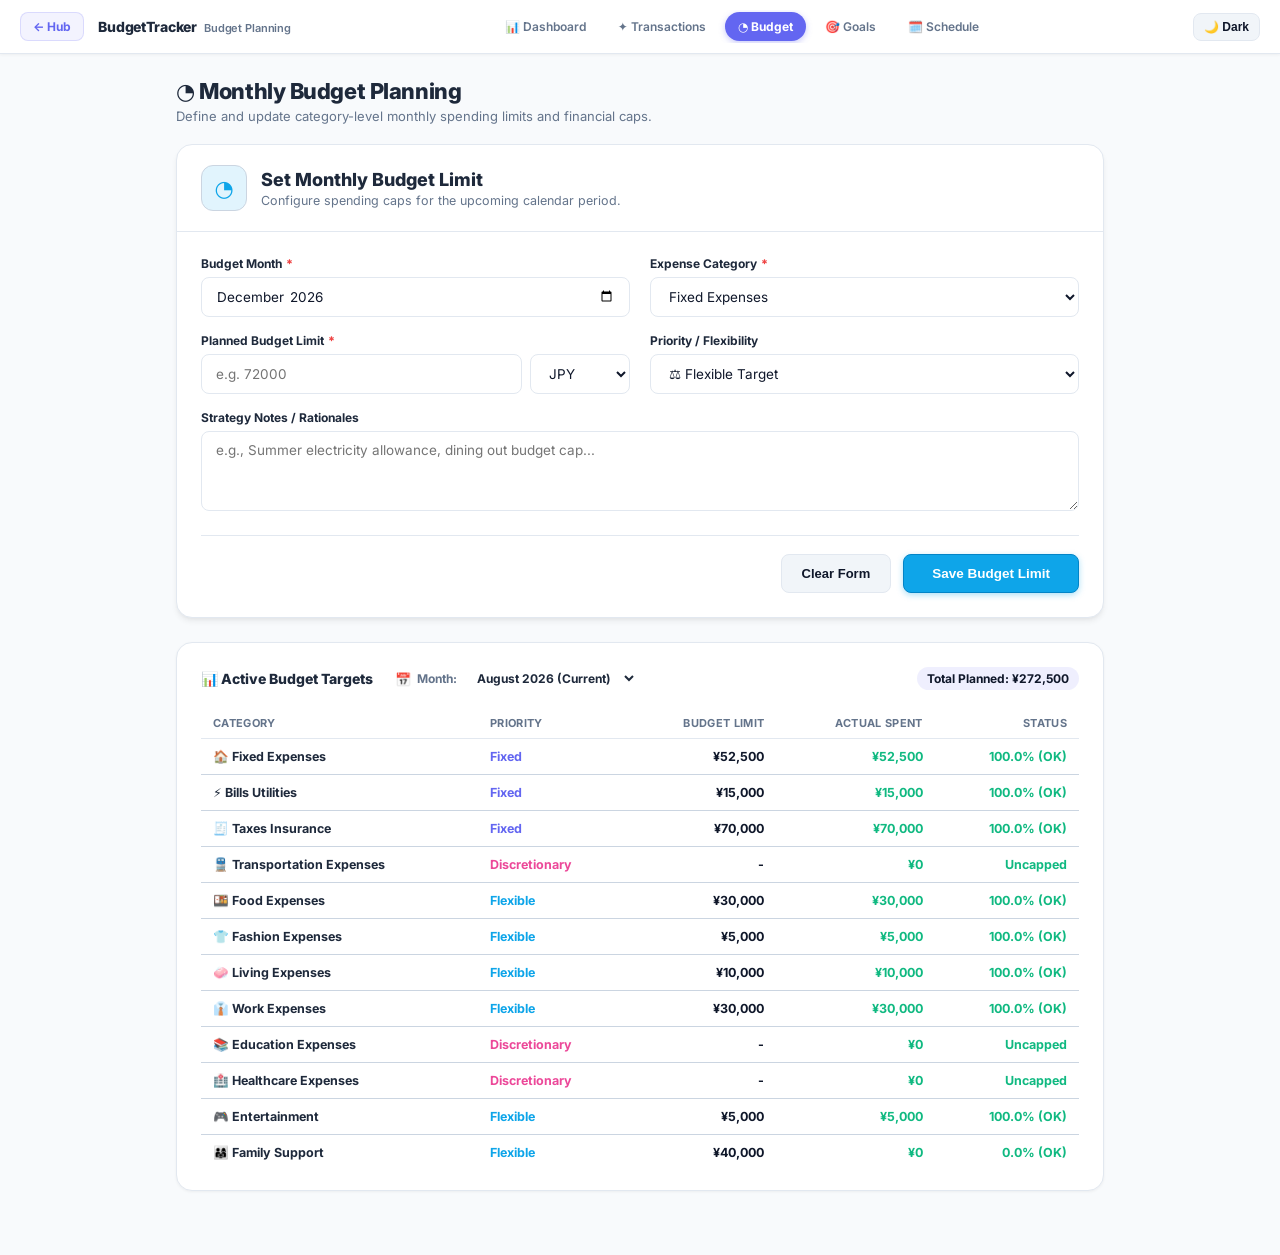
==== budget.html @ 5fc777c6 "Add files via upload" ====
<!DOCTYPE html>
<html lang="en" data-theme="dark">
<head>
  <meta charset="UTF-8" />
  <meta name="viewport" content="width=device-width, initial-scale=1, viewport-fit=cover" />
  <title>Budget Limits Entry — BudgetTracker</title>
  <link rel="preconnect" href="https://fonts.googleapis.com">
  <link rel="preconnect" href="https://fonts.gstatic.com" crossorigin>
  <link href="https://fonts.googleapis.com/css2?family=Inter:wght@400;500;600;700;800;900&display=swap" rel="stylesheet">
  <link rel="stylesheet" href="./css/forms.css">
</head>
<body>

  <!-- Top Executive Navigation Bar -->
  <nav class="entry-top-nav">
    <div class="nav-brand-group">
      <a class="btn-nav-hub" href="./home.html">← Hub</a>
      <div class="nav-brand-text">BudgetTracker <span>Budget Planning</span></div>
    </div>

    <div class="nav-links-wrap">
      <a class="nav-link-btn" href="./index.html">📊 Dashboard</a>
      <a class="nav-link-btn" href="./input.html">✦ Transactions</a>
      <a class="nav-link-btn active" href="./budget.html">◔ Budget</a>
      <a class="nav-link-btn" href="./goal.html">🎯 Goals</a>
      <a class="nav-link-btn" href="./schedule.html">🗓️ Schedule</a>
    </div>

    <div class="nav-right-group">
      <button class="btn-theme-toggle" id="themeToggleBtn">☀️ Light</button>
    </div>
  </nav>

  <div class="entry-page-wrapper">
    <div class="entry-hero-banner">
      <h1 class="entry-hero-title">◔ Monthly Budget Planning</h1>
      <p class="entry-hero-subtitle">Define and update category-level monthly spending limits and financial caps.</p>
    </div>

    <!-- Main Budget Entry Form Card -->
    <section class="entry-form-card theme-Budget">
      <div class="form-card-header">
        <div class="form-header-icon">◔</div>
        <div>
          <h2 class="form-header-title">Set Monthly Budget Limit</h2>
          <p class="form-header-sub">Configure spending caps for the upcoming calendar period.</p>
        </div>
      </div>

      <div class="form-card-body">
        <form id="budgetForm" onsubmit="submitBudget(event)">
          <input type="hidden" name="formType" value="Budgets">

          <div class="form-grid">
            <div class="field-group">
              <label class="field-label req" for="budgetMonth">Budget Month</label>
              <input type="month" id="budgetMonth" name="budgetMonth" class="form-input" required>
            </div>

            <div class="field-group">
              <label class="field-label req" for="budgetCategory">Expense Category</label>
              <select id="budgetCategory" name="budgetCategory" class="form-select" onchange="handleCategoryChange()" required></select>
            </div>

            <div class="field-group">
              <label class="field-label req" for="budgetAmount">Planned Budget Limit</label>
              <div class="amount-input-group">
                <input type="number" id="budgetAmount" name="budgetAmount" class="form-input" step="1" placeholder="e.g. 50000" required>
                <select id="budgetCurrency" name="budgetCurrency" class="form-select" required>
                  <option value="JPY" selected>JPY</option>
                  <option value="MMK">MMK</option>
                  <option value="USD">USD</option>
                </select>
              </div>
            </div>

            <div class="field-group">
              <label class="field-label" for="budgetPriority">Priority / Flexibility</label>
              <select id="budgetPriority" name="budgetPriority" class="form-select">
                <option value="Fixed">🔒 Fixed / Strict Limit</option>
                <option value="Flexible" selected>⚖️ Flexible Target</option>
                <option value="Discretionary">🎈 Discretionary Spend</option>
              </select>
            </div>

            <div class="field-group full-width">
              <label class="field-label" for="budgetNotes">Strategy Notes / Rationales</label>
              <textarea id="budgetNotes" name="budgetNotes" class="form-textarea" placeholder="e.g., Summer electricity allowance, dining out budget cap..."></textarea>
            </div>
          </div>

          <div class="form-actions-row">
            <button type="button" class="btn-form-clear" onclick="document.getElementById('budgetForm').reset(); handleCategoryChange();">Clear Form</button>
            <button id="saveBtn" type="submit" class="btn-form-save">Save Budget Limit</button>
          </div>
        </form>
      </div>
    </section>

    <!-- Active Monthly Budget Limits Overview (All Categories) -->
    <section class="recent-entries-section">
      <div class="recent-section-header" style="display:flex; justify-content:space-between; align-items:center; flex-wrap:wrap; gap:10px;">
        <div style="display:flex; align-items:center; gap:12px; flex-wrap:wrap;">
          <h3 class="recent-section-title" style="margin:0;">📊 Active Budget Targets</h3>
          <!-- Month Dropdown Selector Button -->
          <div style="display:flex; align-items:center; gap:6px; background:var(--bg-card); padding:3px 10px; border-radius:8px; border:1px solid var(--border-color);">
            <span style="font-size:13px;">📅</span>
            <label for="tableMonthSelector" style="font-size:12px; font-weight:700; color:var(--text-muted);">Month:</label>
            <select id="tableMonthSelector" class="form-select" style="padding:4px 10px; font-size:12px; font-weight:700; border-radius:6px; width:auto; border:none; background:transparent; color:var(--text-heading); cursor:pointer;" onchange="onTableMonthChange(this.value)">
              <option value="2026-08" selected>August 2026 (Current)</option>
              <option value="2026-07">July 2026</option>
              <option value="2026-06">June 2026</option>
              <option value="2026-05">May 2026</option>
              <option value="2026-04">April 2026</option>
              <option value="2026-03">March 2026</option>
              <option value="2026-02">February 2026</option>
              <option value="2026-01">January 2026</option>
              <option value="2025-12">December 2025</option>
              <option value="2025-11">November 2025</option>
              <option value="2025-10">October 2025</option>
              <option value="2025-09">September 2025</option>
            </select>
          </div>
        </div>
        <span id="totalPlannedBadge" style="font-size:12px; font-weight:700; color:var(--brand-primary); background:rgba(99,102,241,0.1); padding:4px 10px; border-radius:20px;">Total Planned: ¥274,500</span>
      </div>
      <div class="recent-table-wrap">
        <table class="recent-table">
          <thead>
            <tr>
              <th>Category</th>
              <th>Priority</th>
              <th style="text-align:right;">Budget Limit</th>
              <th style="text-align:right;">Actual Spent</th>
              <th style="text-align:right;">Status</th>
            </tr>
          </thead>
          <tbody id="budgetTableBody"></tbody>
        </table>
      </div>
    </section>
  </div>

  <div id="toast" class="toast"></div>

  <script src="./js/dashboard-data.js"></script>
  <script src="./js/calculations.js"></script>
  <script src="./js/common-forms.js"></script>
  <script>
    const CATEGORY_ICONS = {
      Fixed_Expenses: '🏠',
      Bills_Utilities: '⚡',
      Taxes_Insurance: '🧾',
      Food_Expenses: '🍱',
      Fashion_Expenses: '👕',
      Living_Expenses: '🧼',
      Social_Expenses: '🤝',
      Education_Expenses: '📚',
      Healthcare_Expenses: '🏥',
      Transportation_Expenses: '🚆',
      Business_Expenses: '💼',
      Work_Expenses: '👔',
      Loan_Expenses: '💳',
      Lend_Expenses: '🤝',
      Exchange_Expenses: '💱',
      Digital_Expenses: '💻',
      PersonalCare_Expenses: '💇',
      Travel_Leisure: '✈️',
      Entertainment: '🎮',
      Family_Support: '👨‍👩‍👧',
      Savings_Investments: '💰',
      Other_Expenses: '📦'
    };

    const DEFAULT_BUDGET_AMOUNTS = {
      Fixed_Expenses: 72000,
      Bills_Utilities: 15000,
      Taxes_Insurance: 70000,
      Transportation_Expenses: 5000,
      Food_Expenses: 30000,
      Fashion_Expenses: 5000,
      Living_Expenses: 10000,
      Work_Expenses: 30000,
      Education_Expenses: 5000,
      Healthcare_Expenses: 5000,
      Entertainment: 5000,
      Family_Support: 40000
    };

    const BUDGET_CATEGORIES = [
      'Fixed_Expenses',
      'Bills_Utilities',
      'Taxes_Insurance',
      'Transportation_Expenses',
      'Food_Expenses',
      'Fashion_Expenses',
      'Living_Expenses',
      'Work_Expenses',
      'Education_Expenses',
      'Healthcare_Expenses',
      'Entertainment',
      'Family_Support'
    ];

    document.addEventListener('DOMContentLoaded', () => {
      const monthInput = document.getElementById('budgetMonth');
      if (monthInput) {
        monthInput.value = currentMonthISO();
        monthInput.addEventListener('change', (e) => {
          const monthSelector = document.getElementById('tableMonthSelector');
          if (monthSelector) monthSelector.value = e.target.value;
          renderAllBudgetCategories();
        });
      }

      const categorySelect = document.getElementById('budgetCategory');
      categorySelect.innerHTML = optionList(BUDGET_CATEGORIES, 'Select Category');

      if (BUDGET_CATEGORIES.length > 0) {
        categorySelect.value = BUDGET_CATEGORIES[0];
        handleCategoryChange();
      }

      renderAllBudgetCategories();
    });

    function onTableMonthChange(val) {
      const monthInput = document.getElementById('budgetMonth');
      if (monthInput) monthInput.value = val;
      renderAllBudgetCategories();
    }

    function handleCategoryChange() {
      const category = document.getElementById('budgetCategory').value;
      const amountInput = document.getElementById('budgetAmount');
      if (DEFAULT_BUDGET_AMOUNTS[category]) {
        amountInput.placeholder = `e.g. ${DEFAULT_BUDGET_AMOUNTS[category]}`;
      }
    }

    async function renderAllBudgetCategories() {
      const tbody = document.getElementById('budgetTableBody');
      const month = document.getElementById('tableMonthSelector')?.value || document.getElementById('budgetMonth')?.value || currentMonthISO();

      let data = null;
      try {
        if (window.BudgetTrackerData) {
          data = await window.BudgetTrackerData.getDashboardData();
        }
      } catch (e) {
        console.warn("Live fetch error", e);
      }

      const calc = window.BudgetTrackerCalc;
      let actualMap = {};
      let calculatedTotalLimit = 0;
      if (data && data.transactions && calc) {
        const budgetRes = calc.computeBudgets(data.transactions, data.budgets, 'JPY', month);
        calculatedTotalLimit = budgetRes.totalBudget || 0;
        (budgetRes.budgets || []).forEach(b => {
          actualMap[b.categoryKey] = { actual: b.actual, limit: b.budget, progress: b.progress, status: b.status };
        });
      }

      let totalLimit = 0;

      const rowsHtml = BUDGET_CATEGORIES.map(catKey => {
        const icon = CATEGORY_ICONS[catKey] || '🏷️';
        const displayName = catKey.replace(/_/g, ' ');
        const actInfo = actualMap[catKey] || { actual: 0, limit: 0, progress: 0, status: 'under' };
        const limit = (actInfo && actInfo.limit !== undefined) ? actInfo.limit : (DEFAULT_BUDGET_AMOUNTS[catKey] || 0);
        totalLimit += limit;

        const actualSpend = actInfo.actual || 0;
        const progressPct = limit > 0 ? ((actualSpend / limit) * 100).toFixed(1) : 0;
        const isOver = limit > 0 && actualSpend > limit;

        const isFixed = ['Fixed_Expenses', 'Bills_Utilities', 'Taxes_Insurance'].includes(catKey);
        const priorityLabel = isFixed ? 'Fixed' : (limit > 0 ? 'Flexible' : 'Discretionary');
        const priorityColor = isFixed ? '#6366f1' : (limit > 0 ? '#0ea5e9' : '#ec4899');

        return `
          <tr>
            <td>
              <div style="font-weight:700; color:var(--text-heading);">
                ${icon} ${displayName}
              </div>
            </td>
            <td><span style="color:${priorityColor}; font-weight:700;">${priorityLabel}</span></td>
            <td style="text-align:right; font-weight:700;">${limit > 0 ? '¥' + limit.toLocaleString() : '-'}</td>
            <td style="text-align:right; color:${isOver ? '#ef4444' : '#10b981'}; font-weight:700;">¥${actualSpend.toLocaleString()}</td>
            <td style="text-align:right;">
              <span style="color:${isOver ? '#ef4444' : '#10b981'}; font-weight:700;">
                ${limit > 0 ? `${progressPct}% (${isOver ? 'Over' : 'OK'})` : 'Uncapped'}
              </span>
            </td>
          </tr>
        `;
      }).join('');

      tbody.innerHTML = rowsHtml;
      const totalBadge = document.getElementById('totalPlannedBadge');
      const finalTotal = calculatedTotalLimit > 0 ? calculatedTotalLimit : totalLimit;
      if (totalBadge) totalBadge.textContent = `Total Planned: ¥${finalTotal.toLocaleString()}`;
    }

    function submitBudget(event) {
      event.preventDefault();
      const form = document.getElementById('budgetForm');
      const formData = new FormData(form);
      const data = Object.fromEntries(formData.entries());

      const btn = document.getElementById('saveBtn');
      btn.disabled = true;
      btn.textContent = 'Saving Budget...';

      saveLocalRecent('budgets', data);

      // Optimistically prepend row
      const tbody = document.getElementById('budgetTableBody');
      const tr = document.createElement('tr');
      const icon = CATEGORY_ICONS[data.budgetCategory] || '🏷️';
      tr.innerHTML = `
        <td>
          <div style="font-weight:700; color:var(--text-heading);">
            ${icon} ${data.budgetCategory.replace(/_/g, ' ')}
          </div>
        </td>
        <td><span style="color:#0ea5e9; font-weight:700;">${data.budgetPriority}</span></td>
        <td style="text-align:right; font-weight:700; color:var(--brand-primary);">¥${Number(data.budgetAmount).toLocaleString()}</td>
        <td style="text-align:right; color:#64748b;">-</td>
        <td style="text-align:right;"><span style="color:#10b981; font-weight:700;">New Target 🟢</span></td>
      `;
      tbody.insertBefore(tr, tbody.firstChild);

      fetch(APPS_SCRIPT_WEB_APP_URL, {
        method: 'POST',
        headers: { 'Content-Type': 'text/plain;charset=utf-8' },
        body: JSON.stringify(data),
        redirect: 'follow'
      })
      .then(res => res.json())
      .then(res => {
        btn.disabled = false;
        btn.textContent = 'Save Budget Limit';
        showToast('Budget limit saved successfully!');
        renderAllBudgetCategories();
      })
      .catch(err => {
        btn.disabled = false;
        btn.textContent = 'Save Budget Limit';
        showToast('Budget saved locally & queued for sync!');
      });
    }
  </script>
</body>
</html>
---- css/forms.css ----
/* ============================================================
   BudgetTracker Financial Suite — Professional Forms CSS
   ============================================================ */

:root {
  --primary: #6366f1;
  --primary-hover: #4f46e5;
  --primary-light: rgba(99, 102, 241, 0.08);
  --primary-subtle: rgba(99, 102, 241, 0.18);
  --income: #10b981;
  --income-hover: #059669;
  --expense: #ef4444;
  --expense-hover: #dc2626;
  --transfer: #3b82f6;
  --transfer-hover: #2563eb;
  --budget: #0ea5e9;
  --goal: #8b5cf6;
  --schedule: #f97316;

  --bg-app: #f8fafc;
  --bg-card: #ffffff;
  --bg-card-subtle: #f1f5f9;
  --text-main: #0f172a;
  --text-heading: #1e293b;
  --text-muted: #64748b;
  --border-card: #e2e8f0;
  --border-subtle: #cbd5e1;

  --shadow-sm: 0 1px 3px rgba(0, 0, 0, 0.05);
  --shadow-md: 0 4px 6px -1px rgba(0, 0, 0, 0.07), 0 2px 4px -2px rgba(0, 0, 0, 0.05);
  --shadow-lg: 0 10px 15px -3px rgba(0, 0, 0, 0.08), 0 4px 6px -4px rgba(0, 0, 0, 0.04);

  --radius-sm: 8px;
  --radius-md: 12px;
  --radius-lg: 16px;
  --radius-full: 9999px;
  --transition: 0.2s ease;
}

[data-theme="dark"] {
  --bg-app: #090d16;
  --bg-card: #111827;
  --bg-card-subtle: #1e293b;
  --text-main: #f1f5f9;
  --text-heading: #ffffff;
  --text-muted: #94a3b8;
  --border-card: rgba(255, 255, 255, 0.1);
  --border-subtle: rgba(255, 255, 255, 0.07);

  --shadow-sm: 0 1px 3px rgba(0, 0, 0, 0.3);
  --shadow-md: 0 4px 6px -1px rgba(0, 0, 0, 0.4);
  --shadow-lg: 0 10px 15px -3px rgba(0, 0, 0, 0.5);
}

* {
  box-sizing: border-box;
}

html, body {
  margin: 0;
  padding: 0;
  width: 100%;
  min-height: 100vh;
  background-color: var(--bg-app);
  color: var(--text-main);
  font-family: 'Inter', system-ui, -apple-system, BlinkMacSystemFont, 'Segoe UI', Roboto, sans-serif;
  -webkit-font-smoothing: antialiased;
}

/* ============================================================
   Global Executive Top Nav Bar
   ============================================================ */
.entry-top-nav {
  position: sticky;
  top: 0;
  z-index: 100;
  background: var(--bg-card);
  border-bottom: 1px solid var(--border-card);
  backdrop-filter: blur(12px);
  -webkit-backdrop-filter: blur(12px);
  padding: 10px 20px;
  display: flex;
  align-items: center;
  justify-content: space-between;
  gap: 12px;
  box-shadow: var(--shadow-sm);
}

.nav-brand-group {
  display: flex;
  align-items: center;
  gap: 14px;
}

.btn-nav-hub {
  display: inline-flex;
  align-items: center;
  gap: 6px;
  background: var(--primary-light);
  color: var(--primary);
  border: 1px solid var(--primary-subtle);
  border-radius: var(--radius-sm);
  padding: 6px 12px;
  font-size: 12px;
  font-weight: 700;
  text-decoration: none;
  transition: var(--transition);
}

.btn-nav-hub:hover {
  background: var(--primary);
  color: #ffffff;
}

.nav-brand-text {
  font-size: 14px;
  font-weight: 800;
  color: var(--text-heading);
  letter-spacing: -0.01em;
}

.nav-brand-text span {
  font-size: 11px;
  font-weight: 600;
  color: var(--text-muted);
  margin-left: 4px;
}

/* Navigation Links Group */
.nav-links-wrap {
  display: flex;
  align-items: center;
  gap: 6px;
  overflow-x: auto;
  padding: 2px 0;
}

.nav-link-btn {
  display: inline-flex;
  align-items: center;
  gap: 6px;
  padding: 6px 12px;
  border-radius: var(--radius-full);
  font-size: 12px;
  font-weight: 600;
  color: var(--text-muted);
  text-decoration: none;
  background: transparent;
  border: 1px solid transparent;
  transition: var(--transition);
  white-space: nowrap;
}

.nav-link-btn:hover {
  color: var(--text-heading);
  background: var(--bg-card-subtle);
}

.nav-link-btn.active {
  color: #ffffff;
  background: var(--primary);
  font-weight: 700;
  box-shadow: 0 2px 6px rgba(99, 102, 241, 0.35);
}

.nav-right-group {
  display: flex;
  align-items: center;
  gap: 8px;
}

.btn-theme-toggle {
  background: var(--bg-card-subtle);
  border: 1px solid var(--border-card);
  color: var(--text-main);
  border-radius: var(--radius-sm);
  padding: 6px 10px;
  font-size: 12px;
  font-weight: 600;
  cursor: pointer;
  display: inline-flex;
  align-items: center;
  gap: 4px;
  transition: var(--transition);
}

.btn-theme-toggle:hover {
  background: var(--primary-light);
  color: var(--primary);
  border-color: var(--primary-subtle);
}

/* ============================================================
   Page Layout
   ============================================================ */
.entry-page-wrapper {
  max-width: 960px;
  margin: 24px auto;
  padding: 0 16px 40px 16px;
}

.entry-hero-banner {
  margin-bottom: 20px;
}

.entry-hero-title {
  font-size: 22px;
  font-weight: 800;
  color: var(--text-heading);
  letter-spacing: -0.02em;
  margin: 0 0 4px 0;
  display: flex;
  align-items: center;
  gap: 8px;
}

.entry-hero-subtitle {
  font-size: 13px;
  color: var(--text-muted);
  margin: 0;
}

/* Tab Switcher for Transactions (Income, Expense, Transfer) */
.flow-tabs-wrapper {
  display: grid;
  grid-template-columns: repeat(3, 1fr);
  gap: 10px;
  margin-bottom: 20px;
  background: var(--bg-card);
  padding: 6px;
  border-radius: var(--radius-lg);
  border: 1px solid var(--border-card);
  box-shadow: var(--shadow-sm);
}

.flow-tab-btn {
  display: flex;
  align-items: center;
  justify-content: center;
  gap: 8px;
  padding: 12px 14px;
  border-radius: var(--radius-md);
  border: none;
  background: transparent;
  color: var(--text-muted);
  font-size: 13.5px;
  font-weight: 700;
  cursor: pointer;
  transition: var(--transition);
}

.flow-tab-btn:hover {
  color: var(--text-heading);
  background: var(--bg-card-subtle);
}

.flow-tab-btn.active[data-flow="Income"] {
  background: var(--income);
  color: #ffffff;
  box-shadow: 0 4px 12px rgba(16, 185, 129, 0.35);
}

.flow-tab-btn.active[data-flow="Expense"] {
  background: var(--expense);
  color: #ffffff;
  box-shadow: 0 4px 12px rgba(239, 68, 68, 0.35);
}

.flow-tab-btn.active[data-flow="Transfer"] {
  background: var(--transfer);
  color: #ffffff;
  box-shadow: 0 4px 12px rgba(59, 130, 246, 0.35);
}

/* ============================================================
   Form Card Container
   ============================================================ */
.entry-form-card {
  background: var(--bg-card);
  border: 1px solid var(--border-card);
  border-radius: var(--radius-lg);
  box-shadow: var(--shadow-md);
  overflow: hidden;
  margin-bottom: 24px;
}

.form-card-header {
  padding: 20px 24px;
  border-bottom: 1px solid var(--border-card);
  display: flex;
  align-items: center;
  gap: 14px;
}

.form-header-icon {
  width: 46px;
  height: 46px;
  border-radius: var(--radius-md);
  display: flex;
  align-items: center;
  justify-content: center;
  font-size: 22px;
  flex-shrink: 0;
  background: var(--bg-card-subtle);
  border: 1px solid var(--border-subtle);
}

.theme-Income .form-header-icon { background: rgba(16, 185, 129, 0.12); color: var(--income); }
.theme-Expense .form-header-icon { background: rgba(239, 68, 68, 0.12); color: var(--expense); }
.theme-Transfer .form-header-icon { background: rgba(59, 130, 246, 0.12); color: var(--transfer); }
.theme-Budget .form-header-icon { background: rgba(14, 165, 233, 0.12); color: var(--budget); }
.theme-Goal .form-header-icon { background: rgba(139, 92, 246, 0.12); color: var(--goal); }
.theme-Schedule .form-header-icon { background: rgba(249, 115, 22, 0.12); color: var(--schedule); }

.form-header-title {
  margin: 0 0 3px 0;
  font-size: 18px;
  font-weight: 800;
  color: var(--text-heading);
}

.form-header-sub {
  margin: 0;
  font-size: 12.5px;
  color: var(--text-muted);
}

.form-card-body {
  padding: 24px;
}

/* ============================================================
   Form Field Grid & Inputs
   ============================================================ */
.form-grid {
  display: grid;
  grid-template-columns: repeat(2, 1fr);
  gap: 16px 20px;
}

.field-group {
  display: flex;
  flex-direction: column;
}

.field-group.full-width {
  grid-column: 1 / -1;
}

.field-label {
  font-size: 12px;
  font-weight: 700;
  color: var(--text-heading);
  margin-bottom: 6px;
  display: flex;
  align-items: center;
  gap: 4px;
}

.field-label.req::after {
  content: "*";
  color: #ef4444;
  font-weight: 800;
}

.form-input,
.form-select,
.form-textarea {
  width: 100%;
  background: var(--bg-card);
  border: 1px solid var(--border-card);
  border-radius: var(--radius-sm);
  padding: 10px 14px;
  font-size: 13.5px;
  font-family: inherit;
  color: var(--text-main);
  outline: none;
  transition: var(--transition);
}

.form-input:focus,
.form-select:focus,
.form-textarea:focus {
  border-color: var(--primary);
  box-shadow: 0 0 0 3px var(--primary-subtle);
}

.amount-input-group {
  display: grid;
  grid-template-columns: 1fr 100px;
  gap: 8px;
}

.form-textarea {
  min-height: 80px;
  resize: vertical;
}

/* Note Accordion */
.note-toggle-btn {
  display: flex;
  align-items: center;
  justify-content: space-between;
  background: var(--bg-card-subtle);
  border: 1px solid var(--border-card);
  border-radius: var(--radius-sm);
  padding: 10px 14px;
  font-size: 13px;
  font-weight: 600;
  color: var(--text-muted);
  cursor: pointer;
  width: 100%;
  transition: var(--transition);
}

.note-toggle-btn:hover {
  background: var(--primary-light);
  color: var(--primary);
}

.note-editor-wrap {
  display: none;
  margin-top: 8px;
}

.note-editor-wrap.open {
  display: block;
}

/* ============================================================
   Form Action Buttons
   ============================================================ */
.form-actions-row {
  display: flex;
  align-items: center;
  justify-content: flex-end;
  gap: 12px;
  margin-top: 24px;
  padding-top: 18px;
  border-top: 1px solid var(--border-card);
}

.btn-form-clear {
  background: var(--bg-card-subtle);
  border: 1px solid var(--border-card);
  color: var(--text-main);
  border-radius: var(--radius-sm);
  padding: 11px 20px;
  font-size: 13px;
  font-weight: 700;
  cursor: pointer;
  transition: var(--transition);
}

.btn-form-clear:hover {
  background: #fee2e2;
  color: #b91c1c;
  border-color: #fca5a5;
}

.btn-form-save {
  background: var(--primary);
  border: 1px solid var(--primary-hover);
  color: #ffffff;
  border-radius: var(--radius-sm);
  padding: 11px 28px;
  font-size: 13.5px;
  font-weight: 800;
  cursor: pointer;
  transition: var(--transition);
  box-shadow: 0 2px 6px rgba(99, 102, 241, 0.35);
}

.btn-form-save:hover {
  background: var(--primary-hover);
  transform: translateY(-1px);
}

.theme-Income .btn-form-save { background: var(--income); border-color: var(--income-hover); box-shadow: 0 2px 6px rgba(16, 185, 129, 0.35); }
.theme-Expense .btn-form-save { background: var(--expense); border-color: var(--expense-hover); box-shadow: 0 2px 6px rgba(239, 68, 68, 0.35); }
.theme-Transfer .btn-form-save { background: var(--transfer); border-color: var(--transfer-hover); box-shadow: 0 2px 6px rgba(59, 130, 246, 0.35); }
.theme-Budget .btn-form-save { background: var(--budget); border-color: #0284c7; box-shadow: 0 2px 6px rgba(14, 165, 233, 0.35); }
.theme-Goal .btn-form-save { background: var(--goal); border-color: #7c3aed; box-shadow: 0 2px 6px rgba(139, 92, 246, 0.35); }
.theme-Schedule .btn-form-save { background: var(--schedule); border-color: #ea580c; box-shadow: 0 2px 6px rgba(249, 115, 22, 0.35); }

/* ============================================================
   Recent Entries Table Preview
   ============================================================ */
.recent-entries-section {
  background: var(--bg-card);
  border: 1px solid var(--border-card);
  border-radius: var(--radius-lg);
  padding: 20px 24px;
  box-shadow: var(--shadow-sm);
}

.recent-section-header {
  display: flex;
  align-items: center;
  justify-content: space-between;
  margin-bottom: 14px;
}

.recent-section-title {
  font-size: 14px;
  font-weight: 800;
  color: var(--text-heading);
  margin: 0;
  display: flex;
  align-items: center;
  gap: 6px;
}

.recent-table-wrap {
  overflow-x: auto;
}

.recent-table {
  width: 100%;
  border-collapse: collapse;
  font-size: 12.5px;
}

.recent-table th {
  text-align: left;
  padding: 8px 12px;
  font-size: 11px;
  font-weight: 700;
  color: var(--text-muted);
  text-transform: uppercase;
  letter-spacing: 0.03em;
  border-bottom: 1px solid var(--border-card);
}

.recent-table td {
  padding: 10px 12px;
  border-bottom: 1px solid var(--border-subtle);
  color: var(--text-main);
}

.recent-table tr:last-child td {
  border-bottom: none;
}

/* Toast */
.toast {
  position: fixed;
  bottom: 24px;
  left: 50%;
  transform: translateX(-50%) translateY(100px);
  background: #10b981;
  color: #ffffff;
  padding: 12px 20px;
  border-radius: var(--radius-md);
  font-size: 13.5px;
  font-weight: 700;
  box-shadow: var(--shadow-lg);
  opacity: 0;
  transition: 0.25s cubic-bezier(0.16, 1, 0.3, 1);
  z-index: 1000;
}

.toast.show {
  transform: translateX(-50%) translateY(0);
  opacity: 1;
}

/* Responsive */
@media (max-width: 768px) {
  .entry-top-nav {
    flex-direction: column;
    align-items: flex-start;
    padding: 10px 14px;
  }
  .nav-brand-group {
    width: 100%;
    justify-content: space-between;
  }
  .nav-links-wrap {
    width: 100%;
  }
  .form-grid {
    grid-template-columns: 1fr;
  }
  .flow-tabs-wrapper {
    grid-template-columns: repeat(3, minmax(0, 1fr)) !important;
    gap: 6px;
    padding: 4px;
  }
  .flow-tab-btn {
    padding: 10px 4px;
    font-size: 12.5px;
    gap: 5px;
  }
  .flow-tab-btn span {
    white-space: nowrap;
    overflow: hidden;
    text-overflow: ellipsis;
  }
}

@media (max-width: 420px) {
  .flow-tabs-wrapper {
    grid-template-columns: repeat(3, minmax(0, 1fr)) !important;
    gap: 4px;
    padding: 3px;
  }
  .flow-tab-btn {
    padding: 9px 2px;
    font-size: 11.5px;
    gap: 3px;
  }
}
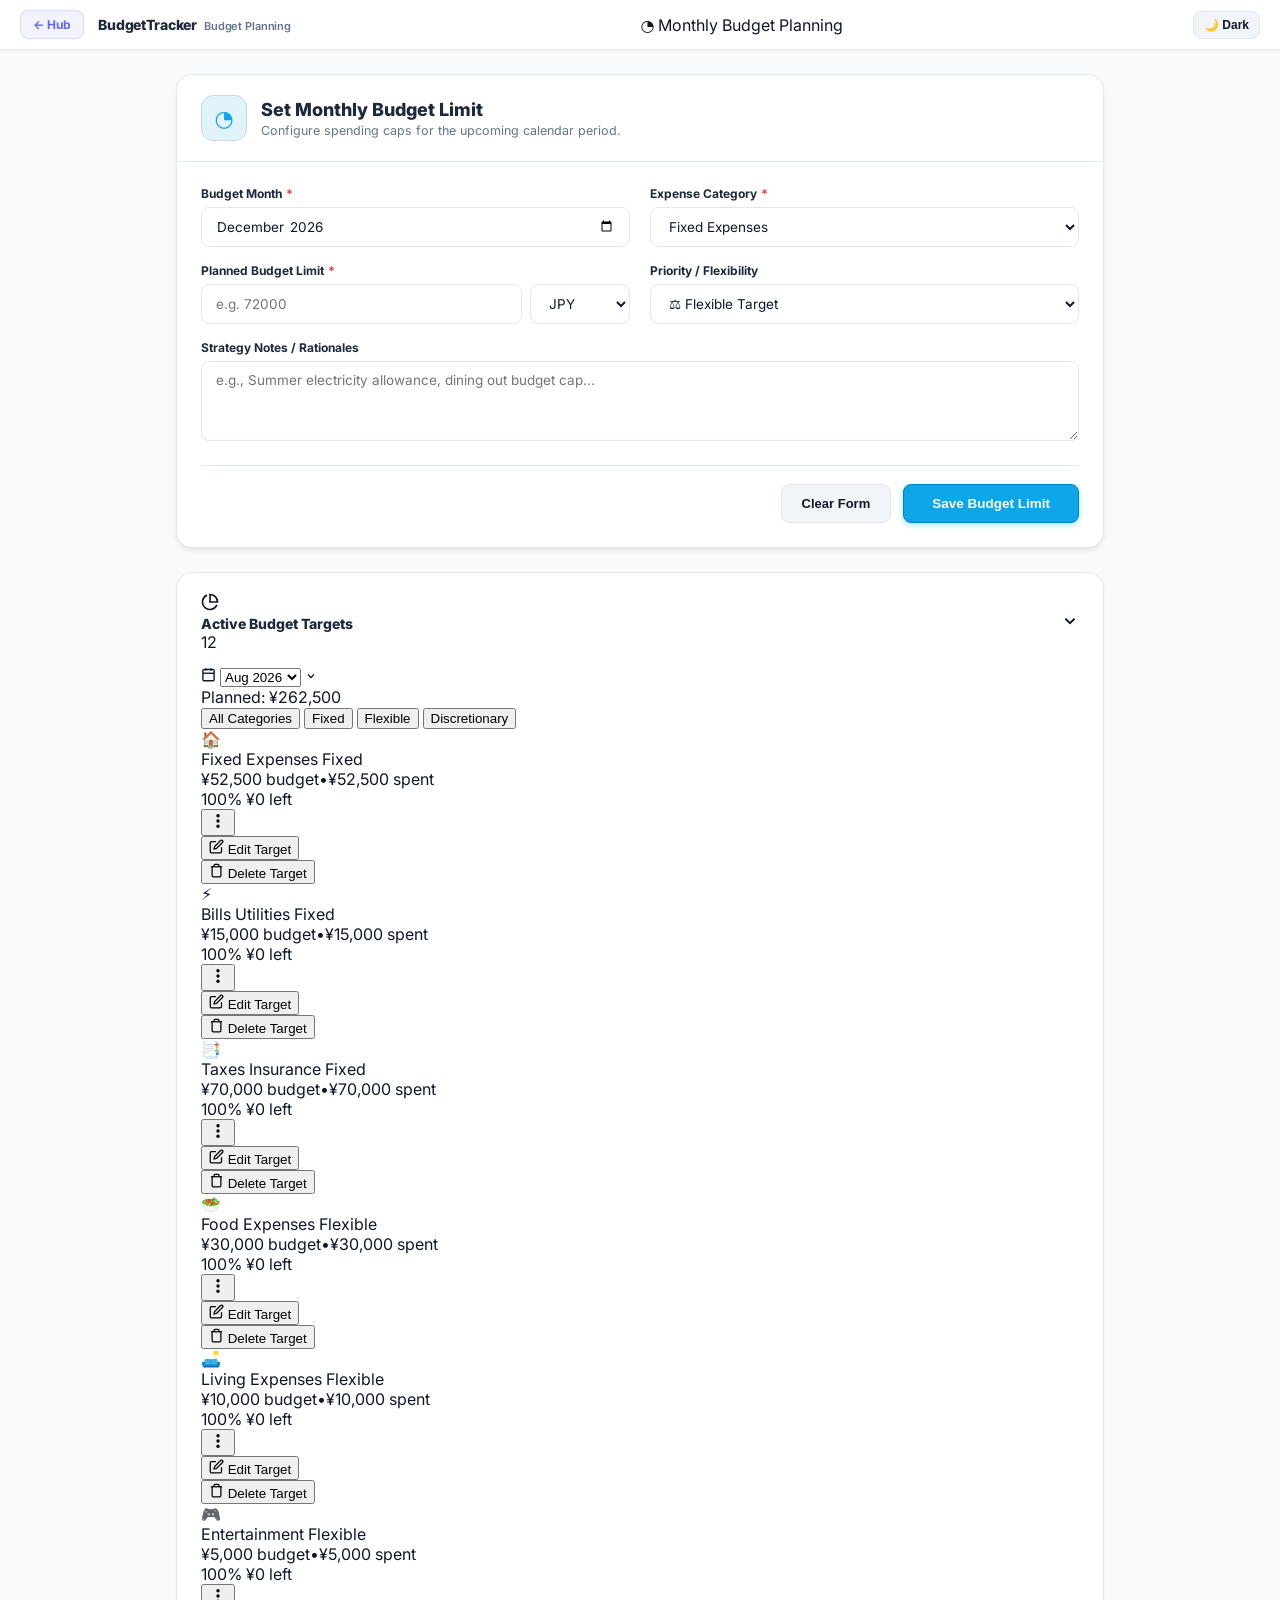
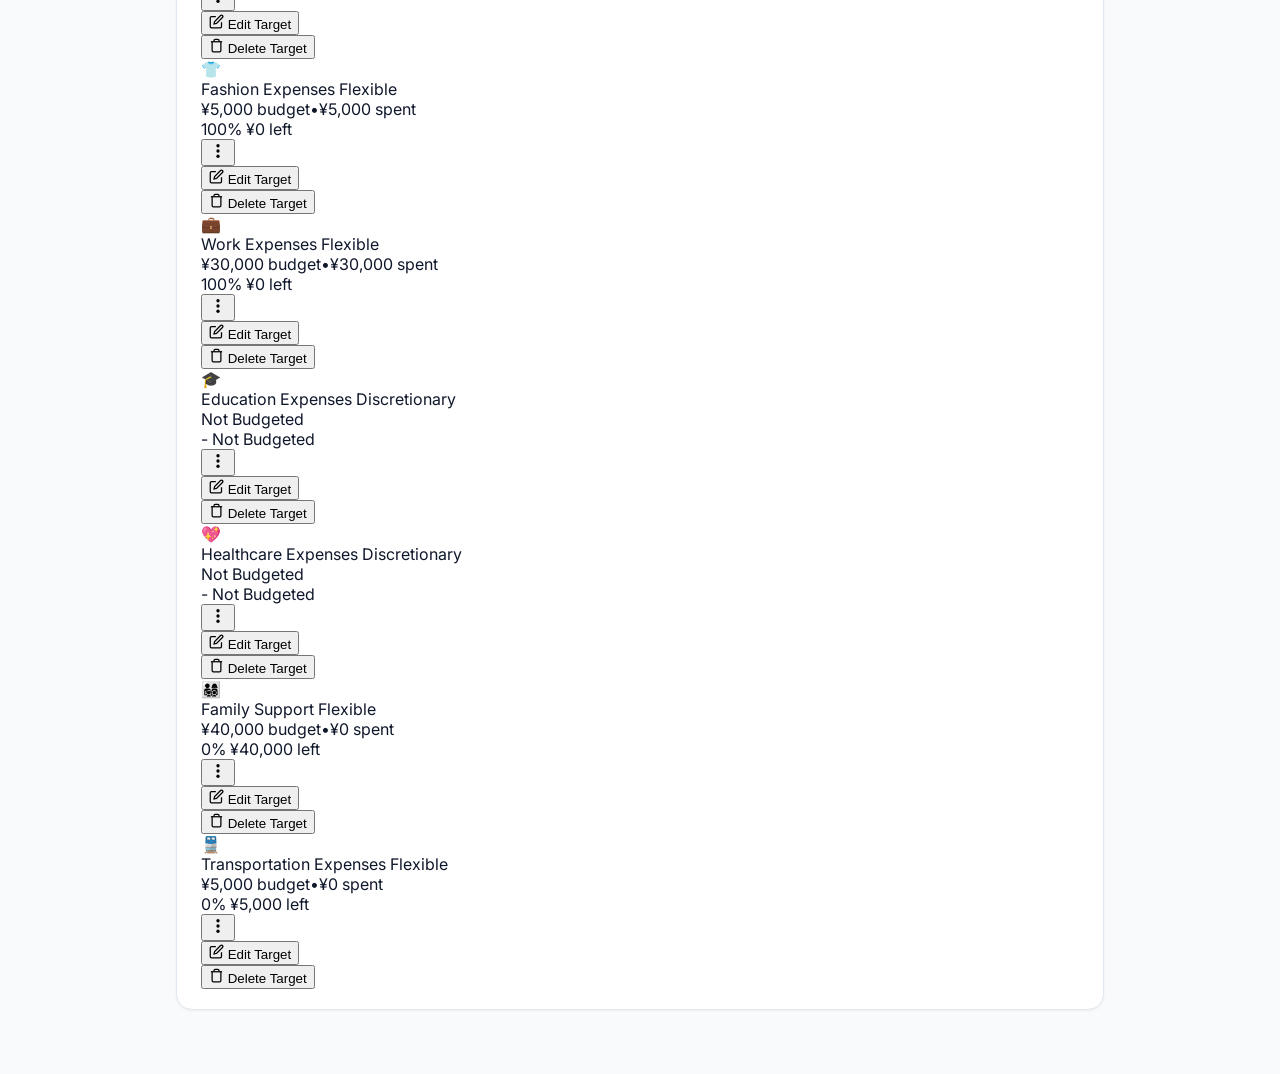
==== commit 3f5151ac: "ui update" ====
--- a/budget.html
+++ b/budget.html
@@ -18,12 +18,9 @@
       <div class="nav-brand-text">BudgetTracker <span>Budget Planning</span></div>
     </div>
 
-    <div class="nav-links-wrap">
-      <a class="nav-link-btn" href="./index.html">📊 Dashboard</a>
-      <a class="nav-link-btn" href="./input.html">✦ Transactions</a>
-      <a class="nav-link-btn active" href="./budget.html">◔ Budget</a>
-      <a class="nav-link-btn" href="./goal.html">🎯 Goals</a>
-      <a class="nav-link-btn" href="./schedule.html">🗓️ Schedule</a>
+    <!-- Center Title Group in Nav -->
+    <div class="nav-center-title-group">
+      <div class="nav-header-main-title">◔ Monthly Budget Planning</div>
     </div>
 
     <div class="nav-right-group">
@@ -32,11 +29,6 @@
   </nav>
 
   <div class="entry-page-wrapper">
-    <div class="entry-hero-banner">
-      <h1 class="entry-hero-title">◔ Monthly Budget Planning</h1>
-      <p class="entry-hero-subtitle">Define and update category-level monthly spending limits and financial caps.</p>
-    </div>
-
     <!-- Main Budget Entry Form Card -->
     <section class="entry-form-card theme-Budget">
       <div class="form-card-header">
@@ -90,53 +82,70 @@
           </div>
 
           <div class="form-actions-row">
-            <button type="button" class="btn-form-clear" onclick="document.getElementById('budgetForm').reset(); handleCategoryChange();">Clear Form</button>
+            <button type="button" class="btn-form-clear" onclick="resetBudgetForm()">Clear Form</button>
             <button id="saveBtn" type="submit" class="btn-form-save">Save Budget Limit</button>
           </div>
         </form>
       </div>
     </section>
 
-    <!-- Active Monthly Budget Limits Overview (All Categories) -->
-    <section class="recent-entries-section">
-      <div class="recent-section-header" style="display:flex; justify-content:space-between; align-items:center; flex-wrap:wrap; gap:10px;">
-        <div style="display:flex; align-items:center; gap:12px; flex-wrap:wrap;">
-          <h3 class="recent-section-title" style="margin:0;">📊 Active Budget Targets</h3>
-          <!-- Month Dropdown Selector Button -->
-          <div style="display:flex; align-items:center; gap:6px; background:var(--bg-card); padding:3px 10px; border-radius:8px; border:1px solid var(--border-color);">
-            <span style="font-size:13px;">📅</span>
-            <label for="tableMonthSelector" style="font-size:12px; font-weight:700; color:var(--text-muted);">Month:</label>
-            <select id="tableMonthSelector" class="form-select" style="padding:4px 10px; font-size:12px; font-weight:700; border-radius:6px; width:auto; border:none; background:transparent; color:var(--text-heading); cursor:pointer;" onchange="onTableMonthChange(this.value)">
-              <option value="2026-08" selected>August 2026 (Current)</option>
-              <option value="2026-07">July 2026</option>
-              <option value="2026-06">June 2026</option>
+    <!-- Active Monthly Budget Limits Overview (Default Collapsed with Show/Hide Header) -->
+    <section class="recent-entries-section" id="budgetEntriesSection">
+      <div class="recent-section-header" onclick="toggleBudgetVisibility()" title="Click to view Active Budget Targets">
+        <div class="recent-section-title-wrap">
+          <div class="recent-section-icon-box">
+            <svg width="18" height="18" viewBox="0 0 24 24" fill="none" stroke="currentColor" stroke-width="2.2"><path d="M21.21 15.89A10 10 0 1 1 8 2.83"/><path d="M22 12A10 10 0 0 0 12 2v10z"/></svg>
+          </div>
+          <h3 class="recent-section-title">Active Budget Targets</h3>
+          <span class="recent-count-pill" id="budgetCountBadge">12</span>
+        </div>
+        <div class="recent-toggle-chevron" id="budgetChevronIcon">
+          <svg width="18" height="18" viewBox="0 0 24 24" fill="none" stroke="currentColor" stroke-width="2.5"><polyline points="6 9 12 15 18 9"/></svg>
+        </div>
+      </div>
+
+      <!-- Collapsible Container (Default Hidden) -->
+      <div id="budgetCollapsibleContent" class="recent-cards-list">
+        <!-- Month selector & Planned badge single-row toolbar -->
+        <div class="budget-sub-toolbar">
+          <div class="budget-month-picker-pill">
+            <span class="month-picker-icon">
+              <svg width="15" height="15" viewBox="0 0 24 24" fill="none" stroke="currentColor" stroke-width="2.2"><rect x="3" y="4" width="18" height="18" rx="2" ry="2"/><line x1="16" y1="2" x2="16" y2="6"/><line x1="8" y1="2" x2="8" y2="6"/><line x1="3" y1="10" x2="21" y2="10"/></svg>
+            </span>
+            <select id="tableMonthSelector" class="budget-month-select" onchange="onTableMonthChange(this.value)">
+              <option value="2026-08" selected>Aug 2026</option>
+              <option value="2026-07">Jul 2026</option>
+              <option value="2026-06">Jun 2026</option>
               <option value="2026-05">May 2026</option>
-              <option value="2026-04">April 2026</option>
-              <option value="2026-03">March 2026</option>
-              <option value="2026-02">February 2026</option>
-              <option value="2026-01">January 2026</option>
-              <option value="2025-12">December 2025</option>
-              <option value="2025-11">November 2025</option>
-              <option value="2025-10">October 2025</option>
-              <option value="2025-09">September 2025</option>
+              <option value="2026-04">Apr 2026</option>
+              <option value="2026-03">Mar 2026</option>
+              <option value="2026-02">Feb 2026</option>
+              <option value="2026-01">Jan 2026</option>
+              <option value="2025-12">Dec 2025</option>
             </select>
+            <span class="month-picker-chevron">
+              <svg width="12" height="12" viewBox="0 0 24 24" fill="none" stroke="currentColor" stroke-width="2.5"><polyline points="6 9 12 15 18 9"/></svg>
+            </span>
+          </div>
+
+          <div class="budget-planned-pill">
+            <span class="planned-pill-label">Planned:</span>
+            <span id="totalPlannedBadge">¥292,000</span>
           </div>
         </div>
-        <span id="totalPlannedBadge" style="font-size:12px; font-weight:700; color:var(--brand-primary); background:rgba(99,102,241,0.1); padding:4px 10px; border-radius:20px;">Total Planned: ¥274,500</span>
-      </div>
-      <div class="recent-table-wrap">
-        <table class="recent-table">
-          <thead>
-            <tr>
-              <th>Category</th>
-              <th>Priority</th>
-              <th style="text-align:right;">Budget Limit</th>
-              <th style="text-align:right;">Actual Spent</th>
-              <th style="text-align:right;">Status</th>
-            </tr>
-          </thead>
-          <tbody id="budgetTableBody"></tbody>
-        </table>
+
+        <!-- Priority Filter Tabs (Matching Reference UI) -->
+        <div class="budget-tabs-nav">
+          <button type="button" class="budget-tab-btn active" data-priority="all" onclick="filterBudgetByPriority('all')">All Categories</button>
+          <button type="button" class="budget-tab-btn" data-priority="Fixed" onclick="filterBudgetByPriority('Fixed')">Fixed</button>
+          <button type="button" class="budget-tab-btn" data-priority="Flexible" onclick="filterBudgetByPriority('Flexible')">Flexible</button>
+          <button type="button" class="budget-tab-btn" data-priority="Discretionary" onclick="filterBudgetByPriority('Discretionary')">Discretionary</button>
+        </div>
+
+        <!-- Modern Category Budget Cards Grid -->
+        <div class="budget-cards-grid" id="budgetCardsGrid">
+          <!-- Populated dynamically by renderAllBudgetCategories() -->
+        </div>
       </div>
     </section>
   </div>
@@ -147,60 +156,24 @@
   <script src="./js/calculations.js"></script>
   <script src="./js/common-forms.js"></script>
   <script>
-    const CATEGORY_ICONS = {
-      Fixed_Expenses: '🏠',
-      Bills_Utilities: '⚡',
-      Taxes_Insurance: '🧾',
-      Food_Expenses: '🍱',
-      Fashion_Expenses: '👕',
-      Living_Expenses: '🧼',
-      Social_Expenses: '🤝',
-      Education_Expenses: '📚',
-      Healthcare_Expenses: '🏥',
-      Transportation_Expenses: '🚆',
-      Business_Expenses: '💼',
-      Work_Expenses: '👔',
-      Loan_Expenses: '💳',
-      Lend_Expenses: '🤝',
-      Exchange_Expenses: '💱',
-      Digital_Expenses: '💻',
-      PersonalCare_Expenses: '💇',
-      Travel_Leisure: '✈️',
-      Entertainment: '🎮',
-      Family_Support: '👨‍👩‍👧',
-      Savings_Investments: '💰',
-      Other_Expenses: '📦'
+    const CATEGORY_CONFIG = {
+      Fixed_Expenses: { name: 'Fixed Expenses', icon: '🏠', priority: 'Fixed', defaultBudget: 72000, defaultSpent: 0 },
+      Bills_Utilities: { name: 'Bills Utilities', icon: '⚡', priority: 'Fixed', defaultBudget: 15000, defaultSpent: 0 },
+      Taxes_Insurance: { name: 'Taxes Insurance', icon: '📑', priority: 'Fixed', defaultBudget: 70000, defaultSpent: 0 },
+      Food_Expenses: { name: 'Food Expenses', icon: '🥗', priority: 'Flexible', defaultBudget: 30000, defaultSpent: 18500 },
+      Living_Expenses: { name: 'Living Expenses', icon: '🛋️', priority: 'Flexible', defaultBudget: 10000, defaultSpent: 17000 },
+      Entertainment: { name: 'Entertainment', icon: '🎮', priority: 'Flexible', defaultBudget: 5000, defaultSpent: 15000 },
+      Fashion_Expenses: { name: 'Fashion Expenses', icon: '👕', priority: 'Flexible', defaultBudget: 5000, defaultSpent: 0 },
+      Work_Expenses: { name: 'Work Expenses', icon: '💼', priority: 'Flexible', defaultBudget: 30000, defaultSpent: 0 },
+      Education_Expenses: { name: 'Education Expenses', icon: '🎓', priority: 'Discretionary', defaultBudget: 0, defaultSpent: 0 },
+      Healthcare_Expenses: { name: 'Healthcare Expenses', icon: '💖', priority: 'Discretionary', defaultBudget: 0, defaultSpent: 0 },
+      Family_Support: { name: 'Family Support', icon: '👨‍👩‍👧‍👦', priority: 'Flexible', defaultBudget: 40000, defaultSpent: 0 },
+      Transportation_Expenses: { name: 'Transportation Expenses', icon: '🚆', priority: 'Flexible', defaultBudget: 5000, defaultSpent: 0 }
     };
 
-    const DEFAULT_BUDGET_AMOUNTS = {
-      Fixed_Expenses: 72000,
-      Bills_Utilities: 15000,
-      Taxes_Insurance: 70000,
-      Transportation_Expenses: 5000,
-      Food_Expenses: 30000,
-      Fashion_Expenses: 5000,
-      Living_Expenses: 10000,
-      Work_Expenses: 30000,
-      Education_Expenses: 5000,
-      Healthcare_Expenses: 5000,
-      Entertainment: 5000,
-      Family_Support: 40000
-    };
-
-    const BUDGET_CATEGORIES = [
-      'Fixed_Expenses',
-      'Bills_Utilities',
-      'Taxes_Insurance',
-      'Transportation_Expenses',
-      'Food_Expenses',
-      'Fashion_Expenses',
-      'Living_Expenses',
-      'Work_Expenses',
-      'Education_Expenses',
-      'Healthcare_Expenses',
-      'Entertainment',
-      'Family_Support'
-    ];
+    const BUDGET_CATEGORIES = Object.keys(CATEGORY_CONFIG);
+
+    let currentPriorityFilter = 'all';
 
     document.addEventListener('DOMContentLoaded', () => {
       const monthInput = document.getElementById('budgetMonth');
@@ -214,11 +187,12 @@
       }
 
       const categorySelect = document.getElementById('budgetCategory');
-      categorySelect.innerHTML = optionList(BUDGET_CATEGORIES, 'Select Category');
-
-      if (BUDGET_CATEGORIES.length > 0) {
-        categorySelect.value = BUDGET_CATEGORIES[0];
-        handleCategoryChange();
+      if (categorySelect) {
+        categorySelect.innerHTML = optionList(BUDGET_CATEGORIES, 'Select Category');
+        if (BUDGET_CATEGORIES.length > 0) {
+          categorySelect.value = BUDGET_CATEGORIES[0];
+          handleCategoryChange();
+        }
       }
 
       renderAllBudgetCategories();
@@ -233,19 +207,31 @@
     function handleCategoryChange() {
       const category = document.getElementById('budgetCategory').value;
       const amountInput = document.getElementById('budgetAmount');
-      if (DEFAULT_BUDGET_AMOUNTS[category]) {
-        amountInput.placeholder = `e.g. ${DEFAULT_BUDGET_AMOUNTS[category]}`;
-      }
+      if (CATEGORY_CONFIG[category] && CATEGORY_CONFIG[category].defaultBudget > 0) {
+        amountInput.placeholder = `e.g. ${CATEGORY_CONFIG[category].defaultBudget}`;
+      } else {
+        amountInput.placeholder = 'e.g. 50000';
+      }
+    }
+
+    function filterBudgetByPriority(priority) {
+      currentPriorityFilter = priority;
+      document.querySelectorAll('.budget-tab-btn').forEach(btn => {
+        btn.classList.toggle('active', btn.dataset.priority === priority);
+      });
+      renderAllBudgetCategories();
     }
 
     async function renderAllBudgetCategories() {
-      const tbody = document.getElementById('budgetTableBody');
+      const container = document.getElementById('budgetCardsGrid');
+      if (!container) return;
+      
       const month = document.getElementById('tableMonthSelector')?.value || document.getElementById('budgetMonth')?.value || currentMonthISO();
 
-      let data = null;
+      let liveData = null;
       try {
         if (window.BudgetTrackerData) {
-          data = await window.BudgetTrackerData.getDashboardData();
+          liveData = await window.BudgetTrackerData.getDashboardData();
         }
       } catch (e) {
         console.warn("Live fetch error", e);
@@ -253,55 +239,257 @@
 
       const calc = window.BudgetTrackerCalc;
       let actualMap = {};
-      let calculatedTotalLimit = 0;
-      if (data && data.transactions && calc) {
-        const budgetRes = calc.computeBudgets(data.transactions, data.budgets, 'JPY', month);
-        calculatedTotalLimit = budgetRes.totalBudget || 0;
+      if (liveData && liveData.transactions && calc) {
+        const budgetRes = calc.computeBudgets(liveData.transactions, liveData.budgets, 'JPY', month);
         (budgetRes.budgets || []).forEach(b => {
           actualMap[b.categoryKey] = { actual: b.actual, limit: b.budget, progress: b.progress, status: b.status };
         });
       }
 
-      let totalLimit = 0;
-
-      const rowsHtml = BUDGET_CATEGORIES.map(catKey => {
-        const icon = CATEGORY_ICONS[catKey] || '🏷️';
-        const displayName = catKey.replace(/_/g, ' ');
-        const actInfo = actualMap[catKey] || { actual: 0, limit: 0, progress: 0, status: 'under' };
-        const limit = (actInfo && actInfo.limit !== undefined) ? actInfo.limit : (DEFAULT_BUDGET_AMOUNTS[catKey] || 0);
-        totalLimit += limit;
-
-        const actualSpend = actInfo.actual || 0;
-        const progressPct = limit > 0 ? ((actualSpend / limit) * 100).toFixed(1) : 0;
-        const isOver = limit > 0 && actualSpend > limit;
-
-        const isFixed = ['Fixed_Expenses', 'Bills_Utilities', 'Taxes_Insurance'].includes(catKey);
-        const priorityLabel = isFixed ? 'Fixed' : (limit > 0 ? 'Flexible' : 'Discretionary');
-        const priorityColor = isFixed ? '#6366f1' : (limit > 0 ? '#0ea5e9' : '#ec4899');
-
-        return `
-          <tr>
-            <td>
-              <div style="font-weight:700; color:var(--text-heading);">
-                ${icon} ${displayName}
+      let totalPlanned = 0;
+      let totalSpent = 0;
+      let visibleCardsHtml = '';
+
+      Object.entries(CATEGORY_CONFIG).forEach(([catKey, config]) => {
+        // Calculate limit & actual
+        const actInfo = actualMap[catKey];
+        const limit = (actInfo && actInfo.limit !== undefined && actInfo.limit !== null) ? actInfo.limit : config.defaultBudget;
+        const spent = (actInfo && actInfo.actual !== undefined && actInfo.actual !== null) ? actInfo.actual : config.defaultSpent;
+        const priority = config.priority;
+
+        totalPlanned += (limit || 0);
+        totalSpent += (spent || 0);
+
+        // Filter check
+        if (currentPriorityFilter !== 'all' && priority !== currentPriorityFilter) {
+          return;
+        }
+
+        const isBudgeted = limit > 0;
+        const isOver = isBudgeted && spent > limit;
+        const progressPct = isBudgeted ? Math.round((spent / limit) * 100) : 0;
+        const remaining = isBudgeted ? (limit - spent) : 0;
+
+        let subHtml = '';
+        let pctHtml = '';
+        let remainingHtml = '';
+        let progressHtml = '';
+
+        if (isBudgeted) {
+          subHtml = `<span>¥${limit.toLocaleString()} budget</span><span class="budget-card-bullet">•</span><span>¥${spent.toLocaleString()} spent</span>`;
+          
+          if (isOver) {
+            pctHtml = `<span class="budget-card-pct over">${progressPct}%</span>`;
+            remainingHtml = `<span class="budget-card-remaining over">¥${Math.abs(remaining).toLocaleString()} over</span>`;
+            progressHtml = `
+              <div class="budget-progress-track">
+                <div class="budget-progress-fill over" style="width: 100%;"></div>
               </div>
-            </td>
-            <td><span style="color:${priorityColor}; font-weight:700;">${priorityLabel}</span></td>
-            <td style="text-align:right; font-weight:700;">${limit > 0 ? '¥' + limit.toLocaleString() : '-'}</td>
-            <td style="text-align:right; color:${isOver ? '#ef4444' : '#10b981'}; font-weight:700;">¥${actualSpend.toLocaleString()}</td>
-            <td style="text-align:right;">
-              <span style="color:${isOver ? '#ef4444' : '#10b981'}; font-weight:700;">
-                ${limit > 0 ? `${progressPct}% (${isOver ? 'Over' : 'OK'})` : 'Uncapped'}
-              </span>
-            </td>
-          </tr>
+            `;
+          } else {
+            pctHtml = `<span class="budget-card-pct ${progressPct === 0 ? 'empty' : ''}">${progressPct}%</span>`;
+            remainingHtml = `<span class="budget-card-remaining left">¥${remaining.toLocaleString()} left</span>`;
+            progressHtml = `
+              <div class="budget-progress-track">
+                <div class="budget-progress-fill normal" style="width: ${Math.min(100, progressPct)}%;"></div>
+              </div>
+            `;
+          }
+        } else {
+          subHtml = `<span>Not Budgeted</span>`;
+          pctHtml = `<span class="budget-card-pct empty">-</span>`;
+          remainingHtml = `<span class="budget-card-remaining empty">Not Budgeted</span>`;
+          progressHtml = '';
+        }
+
+        visibleCardsHtml += `
+          <div class="budget-card-item" onclick="editBudgetCategory(event, '${catKey}', ${limit || 0}, '${priority}')" title="Click to edit budget for ${config.name}">
+            <div class="budget-card-icon-wrap">
+              ${config.icon}
+            </div>
+            <div class="budget-card-content">
+              <div class="budget-card-header-row">
+                <span class="budget-card-title">${config.name}</span>
+                <span class="budget-priority-pill ${priority.toLowerCase()}">${priority}</span>
+              </div>
+              <div class="budget-card-sub">
+                ${subHtml}
+              </div>
+              ${progressHtml}
+            </div>
+            <div class="budget-card-stats">
+              ${pctHtml}
+              ${remainingHtml}
+            </div>
+            <div class="recent-menu-anchor" onclick="event.stopPropagation()">
+              <button type="button" class="btn-item-more" onclick="toggleBudgetCategoryMenu(event, '${catKey}')" title="Target Actions">
+                <svg width="18" height="18" viewBox="0 0 24 24" fill="currentColor">
+                  <circle cx="12" cy="5" r="2.2"/>
+                  <circle cx="12" cy="12" r="2.2"/>
+                  <circle cx="12" cy="19" r="2.2"/>
+                </svg>
+              </button>
+              <div class="mobile-action-menu" id="budgetMenu-${catKey}">
+                <button type="button" class="action-menu-item" onclick="editBudgetCategory(event, '${catKey}', ${limit || 0}, '${priority}')">
+                  <svg width="15" height="15" viewBox="0 0 24 24" fill="none" stroke="currentColor" stroke-width="2"><path d="M11 4H4a2 2 0 0 0-2 2v14a2 2 0 0 0 2 2h14a2 2 0 0 0 2-2v-7"/><path d="M18.5 2.5a2.121 2.121 0 0 1 3 3L12 15l-4 1 1-4 9.5-9.5z"/></svg>
+                  <span>Edit Target</span>
+                </button>
+                <div class="action-menu-divider"></div>
+                <button type="button" class="action-menu-item text-danger" onclick="deleteBudgetCategory(event, '${catKey}')">
+                  <svg width="15" height="15" viewBox="0 0 24 24" fill="none" stroke="currentColor" stroke-width="2"><polyline points="3 6 5 6 21 6"/><path d="M19 6v14a2 2 0 0 1-2 2H7a2 2 0 0 1-2-2V6m3 0V4a2 2 0 0 1 2-2h4a2 2 0 0 1 2 2v2"/></svg>
+                  <span>Delete Target</span>
+                </button>
+              </div>
+            </div>
+          </div>
         `;
-      }).join('');
-
-      tbody.innerHTML = rowsHtml;
+      });
+
+      if (!visibleCardsHtml) {
+        visibleCardsHtml = `
+          <div style="text-align:center; padding:32px 16px; color:var(--text-muted); font-size:13px; background:var(--bg-card); border-radius:14px; border:1px dashed var(--border-card);">
+            No categories found under "${currentPriorityFilter}".
+          </div>
+        `;
+      }
+
+      container.innerHTML = visibleCardsHtml;
+
+      const countBadge = document.getElementById('budgetCountBadge');
+      if (countBadge) {
+        countBadge.textContent = Object.keys(CATEGORY_CONFIG).length;
+      }
+
       const totalBadge = document.getElementById('totalPlannedBadge');
-      const finalTotal = calculatedTotalLimit > 0 ? calculatedTotalLimit : totalLimit;
-      if (totalBadge) totalBadge.textContent = `Total Planned: ¥${finalTotal.toLocaleString()}`;
+      if (totalBadge) {
+        totalBadge.textContent = `¥${totalPlanned.toLocaleString()}`;
+      }
+    }
+
+    // Toggle Hide/Show Active Budget Targets (Default Collapsed)
+    let isBudgetOpen = false;
+    function toggleBudgetVisibility() {
+      isBudgetOpen = !isBudgetOpen;
+      const listEl = document.getElementById('budgetCollapsibleContent');
+      const chevronEl = document.getElementById('budgetChevronIcon');
+
+      if (listEl) {
+        listEl.classList.toggle('open', isBudgetOpen);
+      }
+      if (chevronEl) {
+        chevronEl.classList.toggle('open', isBudgetOpen);
+      }
+
+      if (isBudgetOpen) {
+        renderAllBudgetCategories();
+      }
+    }
+
+    // 3-Dots Action Menu Handling
+    let activeBudgetMenu = null;
+
+    function toggleBudgetCategoryMenu(event, catKey) {
+      if (event) event.stopPropagation();
+      const menu = document.getElementById(`budgetMenu-${catKey}`);
+      if (!menu) return;
+
+      const card = menu.closest('.budget-card-item');
+      const wasOpen = menu.classList.contains('open');
+      closeAllBudgetMenus();
+
+      if (!wasOpen) {
+        menu.classList.add('open');
+        if (card) card.classList.add('menu-active');
+        activeBudgetMenu = menu;
+      }
+    }
+
+    function closeAllBudgetMenus() {
+      document.querySelectorAll('.mobile-action-menu.open').forEach(m => m.classList.remove('open'));
+      document.querySelectorAll('.budget-card-item.menu-active').forEach(c => c.classList.remove('menu-active'));
+      activeBudgetMenu = null;
+    }
+
+    document.addEventListener('click', (e) => {
+      if (activeBudgetMenu && !activeBudgetMenu.contains(e.target)) {
+        closeAllBudgetMenus();
+      }
+    });
+
+    function editBudgetCategory(event, catKey, currentLimit, priority) {
+      if (event) event.stopPropagation();
+      closeAllBudgetMenus();
+
+      const catSelect = document.getElementById('budgetCategory');
+      if (catSelect) {
+        catSelect.value = catKey;
+        handleCategoryChange();
+      }
+      const amtInput = document.getElementById('budgetAmount');
+      if (amtInput) {
+        amtInput.value = currentLimit > 0 ? currentLimit : '';
+      }
+      const prioritySelect = document.getElementById('budgetPriority');
+      if (prioritySelect && priority) {
+        prioritySelect.value = priority;
+      }
+
+      // Update button text to "Update Budget Limit"
+      const saveBtn = document.getElementById('saveBtn');
+      if (saveBtn) {
+        saveBtn.textContent = 'Update Budget Limit';
+      }
+
+      document.getElementById('budgetForm').scrollIntoView({ behavior: 'smooth', block: 'center' });
+      if (amtInput) setTimeout(() => amtInput.focus(), 250);
+      showToast(`Editing ${CATEGORY_CONFIG[catKey]?.name || catKey.replace(/_/g, ' ')}`);
+    }
+
+    function deleteBudgetCategory(event, catKey) {
+      if (event) event.stopPropagation();
+      closeAllBudgetMenus();
+
+      const catName = CATEGORY_CONFIG[catKey]?.name || catKey.replace(/_/g, ' ');
+      if (!confirm(`Are you sure you want to reset the budget limit for "${catName}"?`)) {
+        return;
+      }
+
+      if (CATEGORY_CONFIG[catKey]) {
+        CATEGORY_CONFIG[catKey].defaultBudget = 0;
+      }
+
+      const currentEditingCat = document.getElementById('budgetCategory')?.value;
+      if (currentEditingCat === catKey) {
+        resetBudgetForm();
+      }
+
+      renderAllBudgetCategories();
+      showToast(`Removed budget target for ${catName}`);
+
+      // Sync removal to Google Apps Script backend
+      const month = document.getElementById('tableMonthSelector')?.value || document.getElementById('budgetMonth')?.value || currentMonthISO();
+      fetch(APPS_SCRIPT_WEB_APP_URL, {
+        method: 'POST',
+        headers: { 'Content-Type': 'text/plain;charset=utf-8' },
+        body: JSON.stringify({
+          budgetMonth: month,
+          budgetCategory: catKey,
+          budgetAmount: 0,
+          budgetPriority: CATEGORY_CONFIG[catKey]?.priority || 'Flexible',
+          budgetNotes: 'Deleted'
+        }),
+        redirect: 'follow'
+      }).catch(e => console.warn('Sync delete error', e));
+    }
+
+    function resetBudgetForm() {
+      document.getElementById('budgetForm').reset();
+      const saveBtn = document.getElementById('saveBtn');
+      if (saveBtn) {
+        saveBtn.textContent = 'Save Budget Limit';
+        saveBtn.disabled = false;
+      }
+      handleCategoryChange();
     }
 
     function submitBudget(event) {
@@ -311,27 +499,18 @@
       const data = Object.fromEntries(formData.entries());
 
       const btn = document.getElementById('saveBtn');
+      const isUpdating = btn.textContent.includes('Update');
       btn.disabled = true;
-      btn.textContent = 'Saving Budget...';
+      btn.textContent = isUpdating ? 'Updating Budget...' : 'Saving Budget...';
 
       saveLocalRecent('budgets', data);
 
-      // Optimistically prepend row
-      const tbody = document.getElementById('budgetTableBody');
-      const tr = document.createElement('tr');
-      const icon = CATEGORY_ICONS[data.budgetCategory] || '🏷️';
-      tr.innerHTML = `
-        <td>
-          <div style="font-weight:700; color:var(--text-heading);">
-            ${icon} ${data.budgetCategory.replace(/_/g, ' ')}
-          </div>
-        </td>
-        <td><span style="color:#0ea5e9; font-weight:700;">${data.budgetPriority}</span></td>
-        <td style="text-align:right; font-weight:700; color:var(--brand-primary);">¥${Number(data.budgetAmount).toLocaleString()}</td>
-        <td style="text-align:right; color:#64748b;">-</td>
-        <td style="text-align:right;"><span style="color:#10b981; font-weight:700;">New Target 🟢</span></td>
-      `;
-      tbody.insertBefore(tr, tbody.firstChild);
+      if (CATEGORY_CONFIG[data.budgetCategory]) {
+        CATEGORY_CONFIG[data.budgetCategory].defaultBudget = Number(data.budgetAmount) || 0;
+        if (data.budgetPriority) CATEGORY_CONFIG[data.budgetCategory].priority = data.budgetPriority;
+      }
+
+      renderAllBudgetCategories();
 
       fetch(APPS_SCRIPT_WEB_APP_URL, {
         method: 'POST',
@@ -343,7 +522,8 @@
       .then(res => {
         btn.disabled = false;
         btn.textContent = 'Save Budget Limit';
-        showToast('Budget limit saved successfully!');
+        showToast(isUpdating ? 'Budget limit updated successfully!' : 'Budget limit saved successfully!');
+        resetBudgetForm();
         renderAllBudgetCategories();
       })
       .catch(err => {
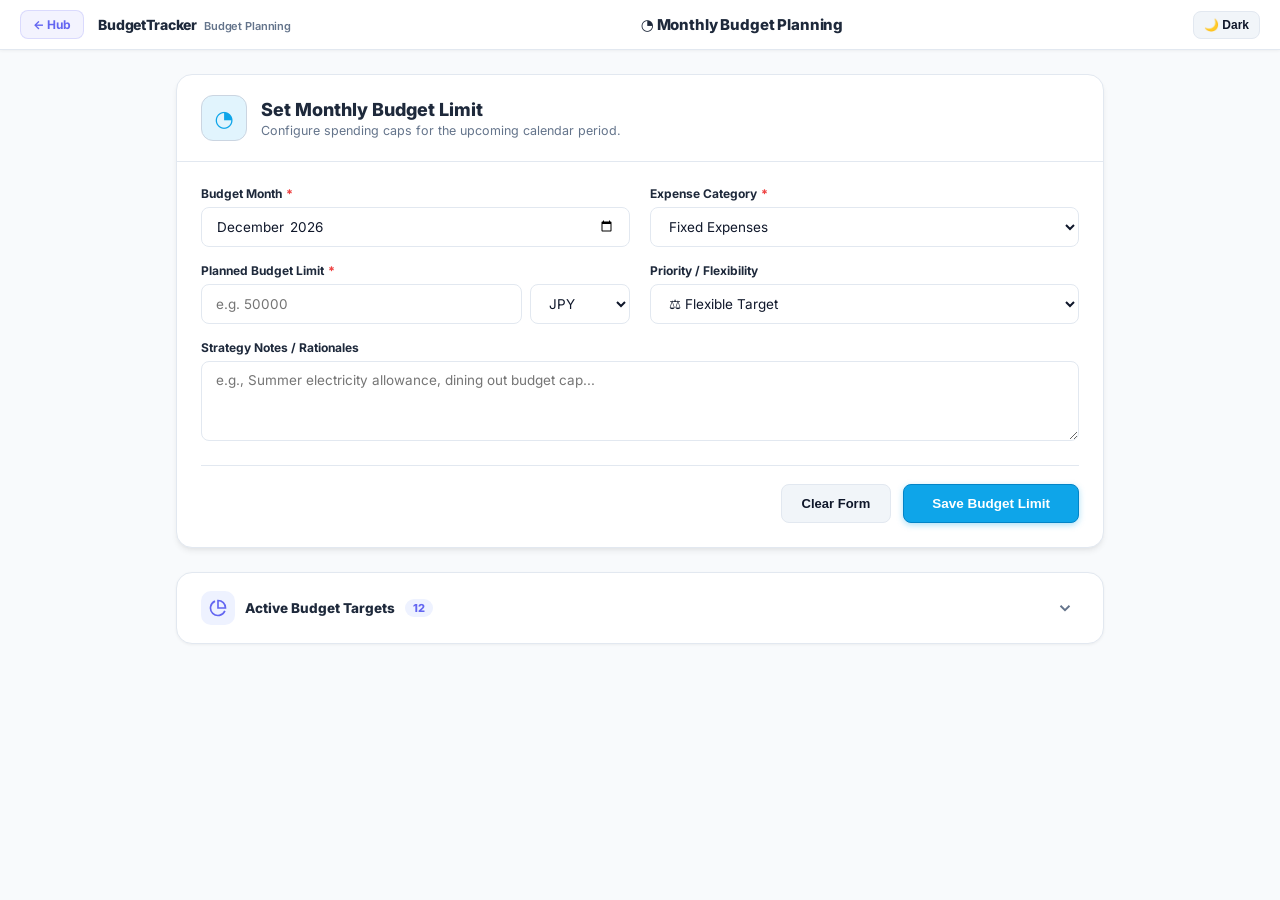
==== commit cd4f2128: "UI change" ====
--- a/budget.html
+++ b/budget.html
@@ -150,6 +150,33 @@
     </section>
   </div>
 
+  <!-- ============================================================
+       MOBILE FLOATING BOTTOM NAVIGATION (< 1024px)
+       ============================================================ -->
+  <nav class="mobile-bottom-nav">
+    <a class="bottom-nav-item" href="./input.html" title="Transaction Data Entry">
+      <svg viewBox="0 0 24 24" fill="none" stroke="currentColor" stroke-width="2" stroke-linecap="round" stroke-linejoin="round"><path d="M4 2v20l2-1 2 1 2-1 2 1 2-1 2 1 2-1 2 1V2l-2 1-2-1-2 1-2-1-2 1-2-1-2 1-2-1z"/><line x1="8" y1="7" x2="16" y2="7"/><line x1="8" y1="11" x2="16" y2="11"/><line x1="8" y1="15" x2="13" y2="15"/></svg>
+      <span>Transactions</span>
+    </a>
+    <a class="bottom-nav-item active" href="./budget.html" title="Budget Entry">
+      <svg viewBox="0 0 24 24" fill="none" stroke="currentColor" stroke-width="2"><path d="M21.21 15.89A10 10 0 1 1 8 2.83"/><path d="M22 12A10 10 0 0 0 12 2v10z"/></svg>
+      <span>Budget</span>
+      <span class="nav-indicator-dot"></span>
+    </a>
+    <a class="bottom-nav-item" href="./goal.html" title="Goal Entry">
+      <svg viewBox="0 0 24 24" fill="none" stroke="currentColor" stroke-width="2"><circle cx="12" cy="12" r="10"/><circle cx="12" cy="12" r="6"/><circle cx="12" cy="12" r="2"/></svg>
+      <span>Goal</span>
+    </a>
+    <a class="bottom-nav-item" href="./schedule.html" title="Payment Schedule Entry">
+      <svg viewBox="0 0 24 24" fill="none" stroke="currentColor" stroke-width="2"><rect x="3" y="4" width="18" height="18" rx="2" ry="2"/><line x1="16" y1="2" x2="16" y2="6"/><line x1="8" y1="2" x2="8" y2="6"/><line x1="3" y1="10" x2="21" y2="10"/></svg>
+      <span>Payment</span>
+    </a>
+    <a class="bottom-nav-item" href="./settings.html" title="Settings">
+      <svg viewBox="0 0 24 24" fill="none" stroke="currentColor" stroke-width="2" stroke-linecap="round" stroke-linejoin="round"><circle cx="12" cy="12" r="3"/><path d="M19.4 15a1.65 1.65 0 0 0 .33 1.82l.06.06a2 2 0 0 1 0 2.83 2 2 0 0 1-2.83 0l-.06-.06a1.65 1.65 0 0 0-1.82-.33 1.65 1.65 0 0 0-1 1.51V21a2 2 0 0 1-2 2 2 2 0 0 1-2-2v-.09A1.65 1.65 0 0 0 9 19.4a1.65 1.65 0 0 0-1.82.33l-.06.06a2 2 0 0 1-2.83 0 2 2 0 0 1 0-2.83l.06-.06a1.65 1.65 0 0 0 .33-1.82 1.65 1.65 0 0 0-1.51-1H3a2 2 0 0 1-2-2 2 2 0 0 1 2-2h.09A1.65 1.65 0 0 0 4.6 9a1.65 1.65 0 0 0-.33-1.82l-.06-.06a2 2 0 0 1 0-2.83 2 2 0 0 1 2.83 0l.06.06a1.65 1.65 0 0 0 1.82.33H9a1.65 1.65 0 0 0 1-1.51V3a2 2 0 0 1 2-2 2 2 0 0 1 2 2v.09a1.65 1.65 0 0 0 1 1.51 1.65 1.65 0 0 0 1.82-.33l.06-.06a2 2 0 0 1 2.83 0 2 2 0 0 1 0 2.83l-.06.06a1.65 1.65 0 0 0-.33 1.82V9a1.65 1.65 0 0 0 1.51 1H21a2 2 0 0 1 2 2 2 2 0 0 1-2 2h-.09a1.65 1.65 0 0 0-1.51 1z"/></svg>
+      <span>Setting</span>
+    </a>
+  </nav>
+
   <div id="toast" class="toast"></div>
 
   <script src="./js/dashboard-data.js"></script>
@@ -157,18 +184,18 @@
   <script src="./js/common-forms.js"></script>
   <script>
     const CATEGORY_CONFIG = {
-      Fixed_Expenses: { name: 'Fixed Expenses', icon: '🏠', priority: 'Fixed', defaultBudget: 72000, defaultSpent: 0 },
-      Bills_Utilities: { name: 'Bills Utilities', icon: '⚡', priority: 'Fixed', defaultBudget: 15000, defaultSpent: 0 },
-      Taxes_Insurance: { name: 'Taxes Insurance', icon: '📑', priority: 'Fixed', defaultBudget: 70000, defaultSpent: 0 },
-      Food_Expenses: { name: 'Food Expenses', icon: '🥗', priority: 'Flexible', defaultBudget: 30000, defaultSpent: 18500 },
-      Living_Expenses: { name: 'Living Expenses', icon: '🛋️', priority: 'Flexible', defaultBudget: 10000, defaultSpent: 17000 },
-      Entertainment: { name: 'Entertainment', icon: '🎮', priority: 'Flexible', defaultBudget: 5000, defaultSpent: 15000 },
-      Fashion_Expenses: { name: 'Fashion Expenses', icon: '👕', priority: 'Flexible', defaultBudget: 5000, defaultSpent: 0 },
-      Work_Expenses: { name: 'Work Expenses', icon: '💼', priority: 'Flexible', defaultBudget: 30000, defaultSpent: 0 },
+      Fixed_Expenses: { name: 'Fixed Expenses', icon: '🏠', priority: 'Fixed', defaultBudget: 0, defaultSpent: 0 },
+      Bills_Utilities: { name: 'Bills Utilities', icon: '⚡', priority: 'Fixed', defaultBudget: 0, defaultSpent: 0 },
+      Taxes_Insurance: { name: 'Taxes Insurance', icon: '📑', priority: 'Fixed', defaultBudget: 0, defaultSpent: 0 },
+      Food_Expenses: { name: 'Food Expenses', icon: '🥗', priority: 'Flexible', defaultBudget: 0, defaultSpent: 0 },
+      Living_Expenses: { name: 'Living Expenses', icon: '🛋️', priority: 'Flexible', defaultBudget: 0, defaultSpent: 0 },
+      Entertainment: { name: 'Entertainment', icon: '🎮', priority: 'Flexible', defaultBudget: 0, defaultSpent: 0 },
+      Fashion_Expenses: { name: 'Fashion Expenses', icon: '👕', priority: 'Flexible', defaultBudget: 0, defaultSpent: 0 },
+      Work_Expenses: { name: 'Work Expenses', icon: '💼', priority: 'Flexible', defaultBudget: 0, defaultSpent: 0 },
       Education_Expenses: { name: 'Education Expenses', icon: '🎓', priority: 'Discretionary', defaultBudget: 0, defaultSpent: 0 },
       Healthcare_Expenses: { name: 'Healthcare Expenses', icon: '💖', priority: 'Discretionary', defaultBudget: 0, defaultSpent: 0 },
-      Family_Support: { name: 'Family Support', icon: '👨‍👩‍👧‍👦', priority: 'Flexible', defaultBudget: 40000, defaultSpent: 0 },
-      Transportation_Expenses: { name: 'Transportation Expenses', icon: '🚆', priority: 'Flexible', defaultBudget: 5000, defaultSpent: 0 }
+      Family_Support: { name: 'Family Support', icon: '👨‍👩‍👧‍👦', priority: 'Flexible', defaultBudget: 0, defaultSpent: 0 },
+      Transportation_Expenses: { name: 'Transportation Expenses', icon: '🚆', priority: 'Flexible', defaultBudget: 0, defaultSpent: 0 }
     };
 
     const BUDGET_CATEGORIES = Object.keys(CATEGORY_CONFIG);
--- a/css/forms.css
+++ b/css/forms.css
@@ -126,6 +126,62 @@
   margin-left: 4px;
 }
 
+/* Nav Center Title Group */
+.nav-center-title-group {
+  display: flex;
+  flex-direction: column;
+  align-items: center;
+  justify-content: center;
+  text-align: center;
+  flex: 1;
+  padding: 0 10px;
+}
+
+.nav-header-main-title {
+  font-size: 15px;
+  font-weight: 800;
+  color: var(--text-heading);
+  letter-spacing: -0.01em;
+  display: flex;
+  align-items: center;
+  justify-content: center;
+  gap: 6px;
+  text-align: center;
+}
+
+@media (max-width: 768px) {
+  .entry-top-nav {
+    flex-direction: row !important;
+    align-items: center !important;
+    justify-content: space-between !important;
+    padding: 10px 14px !important;
+    gap: 8px !important;
+  }
+  .nav-brand-group {
+    width: auto !important;
+    flex-shrink: 0 !important;
+  }
+  .nav-brand-text {
+    display: none !important;
+  }
+  .nav-center-title-group {
+    flex: 1 !important;
+    display: flex !important;
+    align-items: center !important;
+    justify-content: center !important;
+    text-align: center !important;
+  }
+  .nav-header-main-title {
+    font-size: 13.5px !important;
+    text-align: center !important;
+    justify-content: center !important;
+    white-space: nowrap !important;
+  }
+  .nav-right-group {
+    flex-shrink: 0 !important;
+  }
+}
+
 /* Navigation Links Group */
 .nav-links-wrap {
   display: flex;
@@ -484,62 +540,1171 @@
 .theme-Schedule .btn-form-save { background: var(--schedule); border-color: #ea580c; box-shadow: 0 2px 6px rgba(249, 115, 22, 0.35); }
 
 /* ============================================================
-   Recent Entries Table Preview
+   Budget Category Overview Modern UI (Matching Reference)
+   ============================================================ */
+.budget-sub-toolbar {
+  display: flex;
+  align-items: center;
+  justify-content: space-between;
+  gap: 8px;
+  margin-bottom: 12px;
+}
+
+.budget-month-picker-pill {
+  display: inline-flex;
+  align-items: center;
+  gap: 6px;
+  background: var(--bg-card);
+  border: 1px solid var(--border-card);
+  border-radius: 9px;
+  padding: 5px 10px;
+  box-shadow: 0 1px 3px rgba(15, 23, 42, 0.03);
+  position: relative;
+  transition: all 0.2s ease;
+}
+
+.budget-month-picker-pill:hover {
+  border-color: #cbd5e1;
+}
+
+.month-picker-icon {
+  color: #6366f1;
+  display: flex;
+  align-items: center;
+  justify-content: center;
+}
+
+.budget-month-select {
+  border: none;
+  background: transparent;
+  font-size: 12.5px;
+  font-weight: 700;
+  color: var(--text-heading);
+  cursor: pointer;
+  outline: none;
+  padding-right: 2px;
+  appearance: none;
+  -webkit-appearance: none;
+}
+
+.month-picker-chevron {
+  color: var(--text-muted);
+  display: flex;
+  align-items: center;
+  justify-content: center;
+  pointer-events: none;
+}
+
+.budget-planned-pill {
+  display: inline-flex;
+  align-items: center;
+  gap: 5px;
+  font-size: 12px;
+  font-weight: 700;
+  color: var(--brand-primary, #4f46e5);
+  background: rgba(99, 102, 241, 0.08);
+  border: 1px solid rgba(99, 102, 241, 0.15);
+  padding: 5px 10px;
+  border-radius: 9px;
+  white-space: nowrap;
+  font-feature-settings: "tnum";
+}
+
+.planned-pill-label {
+  color: var(--text-muted);
+  font-size: 11px;
+  font-weight: 600;
+}
+
+.budget-kpi-col {
+  display: flex;
+  align-items: center;
+  gap: 12px;
+  padding: 4px 8px;
+}
+
+.budget-kpi-col:not(:last-child) {
+  border-right: 1px solid var(--border-subtle);
+}
+
+.budget-kpi-icon-wrap {
+  width: 44px;
+  height: 44px;
+  border-radius: 50%;
+  display: flex;
+  align-items: center;
+  justify-content: center;
+  flex-shrink: 0;
+}
+
+.budget-kpi-icon-wrap.spent {
+  background: #f3e8ff;
+  color: #7c3aed;
+}
+
+.budget-kpi-icon-wrap.remaining {
+  background: #dcfce7;
+  color: #10b981;
+}
+
+.budget-kpi-icon-wrap.daily {
+  background: #dbeafe;
+  color: #2563eb;
+}
+
+.budget-kpi-info {
+  display: flex;
+  flex-direction: column;
+  gap: 2px;
+  min-width: 0;
+}
+
+.budget-kpi-label {
+  font-size: 11.5px;
+  font-weight: 700;
+  color: var(--text-muted);
+  white-space: nowrap;
+}
+
+.budget-kpi-amount {
+  font-size: 16px;
+  font-weight: 900;
+  font-feature-settings: "tnum";
+  white-space: nowrap;
+}
+
+.budget-kpi-amount.spent {
+  color: #ef4444;
+}
+
+.budget-kpi-amount.remaining {
+  color: #10b981;
+}
+
+.budget-kpi-amount.daily {
+  color: #2563eb;
+}
+
+.budget-kpi-sub {
+  font-size: 11.5px;
+  font-weight: 600;
+  color: var(--text-muted);
+  white-space: nowrap;
+}
+
+.budget-kpi-sub.trend {
+  color: var(--text-muted);
+  font-size: 11px;
+}
+
+.trend-arrow {
+  color: #10b981;
+  font-weight: 700;
+}
+
+@media (max-width: 768px) {
+  .budget-kpi-summary-card {
+    grid-template-columns: 1fr;
+    gap: 12px;
+    padding: 14px 14px;
+  }
+  .budget-kpi-col {
+    padding: 6px 0;
+  }
+  .budget-kpi-col:not(:last-child) {
+    border-right: none;
+    border-bottom: 1px solid var(--border-subtle);
+    padding-bottom: 12px;
+  }
+  .budget-overview-header {
+    flex-direction: row;
+    justify-content: space-between;
+    align-items: center;
+  }
+}
+
+.budget-tabs-nav {
+  display: flex;
+  align-items: center;
+  gap: 8px;
+  border-bottom: 1px solid var(--border-subtle);
+  margin-bottom: 16px;
+  overflow-x: auto;
+  scrollbar-width: none;
+  -webkit-overflow-scrolling: touch;
+  padding-bottom: 2px;
+}
+
+.budget-tabs-nav::-webkit-scrollbar {
+  display: none;
+}
+
+.budget-tab-btn {
+  background: transparent;
+  border: none;
+  padding: 10px 16px;
+  font-size: 13.5px;
+  font-weight: 700;
+  color: var(--text-muted);
+  cursor: pointer;
+  white-space: nowrap;
+  position: relative;
+  transition: all 0.2s ease;
+  border-radius: 8px 8px 0 0;
+}
+
+.budget-tab-btn:hover {
+  color: var(--text-heading);
+}
+
+.budget-tab-btn.active {
+  color: var(--primary, #4f46e5);
+  font-weight: 800;
+}
+
+.budget-tab-btn.active::after {
+  content: '';
+  position: absolute;
+  bottom: -2px;
+  left: 0;
+  right: 0;
+  height: 3px;
+  background: var(--primary, #4f46e5);
+  border-radius: 3px 3px 0 0;
+}
+
+.budget-cards-grid {
+  display: flex;
+  flex-direction: column;
+  gap: 10px;
+}
+
+.budget-card-item {
+  background: var(--bg-card);
+  border: 1px solid var(--border-card);
+  border-radius: 16px;
+  padding: 14px 16px;
+  display: flex;
+  align-items: center;
+  gap: 14px;
+  box-shadow: 0 2px 8px rgba(15, 23, 42, 0.03);
+  transition: all 0.2s cubic-bezier(0.16, 1, 0.3, 1);
+  cursor: pointer;
+  text-decoration: none;
+  color: inherit;
+  position: relative;
+  z-index: 1;
+}
+
+.budget-card-item:hover {
+  border-color: #cbd5e1;
+  box-shadow: 0 6px 16px rgba(15, 23, 42, 0.07);
+  transform: translateY(-1px);
+}
+
+.budget-card-item:has(.mobile-action-menu.open),
+.budget-card-item.menu-active {
+  z-index: 250 !important;
+}
+
+.recent-card-item:has(.mobile-action-menu.open),
+.recent-card-item.menu-active {
+  z-index: 250 !important;
+}
+
+.budget-card-icon-wrap {
+  width: 48px;
+  height: 48px;
+  border-radius: 14px;
+  background: var(--bg-page, #f8fafc);
+  display: flex;
+  align-items: center;
+  justify-content: center;
+  font-size: 24px;
+  flex-shrink: 0;
+  box-shadow: inset 0 0 0 1px rgba(0, 0, 0, 0.03);
+}
+
+.budget-card-content {
+  flex: 1;
+  min-width: 0;
+  display: flex;
+  flex-direction: column;
+  gap: 4px;
+}
+
+.budget-card-header-row {
+  display: flex;
+  align-items: center;
+  gap: 8px;
+  min-width: 0;
+}
+
+.budget-card-title {
+  font-size: 14px;
+  font-weight: 800;
+  color: var(--text-heading);
+  white-space: nowrap;
+  overflow: hidden;
+  text-overflow: ellipsis;
+}
+
+.budget-priority-pill {
+  font-size: 10.5px;
+  font-weight: 800;
+  padding: 2px 8px;
+  border-radius: 6px;
+  flex-shrink: 0;
+}
+
+.budget-priority-pill.fixed {
+  background: #ede9fe;
+  color: #6366f1;
+}
+
+.budget-priority-pill.flexible {
+  background: #e0f2fe;
+  color: #0284c7;
+}
+
+.budget-priority-pill.discretionary {
+  background: #fce7f3;
+  color: #db2777;
+}
+
+.budget-card-sub {
+  font-size: 12px;
+  color: var(--text-muted);
+  font-weight: 500;
+  display: flex;
+  align-items: center;
+  gap: 6px;
+  white-space: nowrap;
+  overflow: hidden;
+  text-overflow: ellipsis;
+}
+
+.budget-card-bullet {
+  color: #cbd5e1;
+  font-weight: bold;
+}
+
+.budget-progress-track {
+  width: 100%;
+  height: 5px;
+  background: #e2e8f0;
+  border-radius: 9999px;
+  overflow: hidden;
+  margin-top: 4px;
+}
+
+.budget-progress-fill {
+  height: 100%;
+  border-radius: 9999px;
+  transition: width 0.4s ease;
+}
+
+.budget-progress-fill.normal {
+  background: #2563eb;
+}
+
+.budget-progress-fill.over {
+  background: #f43f5e;
+}
+
+.budget-card-stats {
+  display: flex;
+  flex-direction: column;
+  align-items: flex-end;
+  gap: 2px;
+  flex-shrink: 0;
+  text-align: right;
+  min-width: 85px;
+}
+
+.budget-card-pct {
+  font-size: 13.5px;
+  font-weight: 800;
+  color: var(--text-heading);
+  font-feature-settings: "tnum";
+}
+
+.budget-card-pct.over {
+  color: #ef4444;
+}
+
+.budget-card-pct.empty {
+  color: var(--text-muted);
+}
+
+.budget-card-remaining {
+  font-size: 11.5px;
+  font-weight: 700;
+  font-feature-settings: "tnum";
+}
+
+.budget-card-remaining.left {
+  color: #10b981;
+}
+
+.budget-card-remaining.over {
+  color: #ef4444;
+}
+
+.budget-card-remaining.empty {
+  color: var(--text-muted);
+  font-weight: 500;
+}
+
+.budget-card-chevron {
+  color: #94a3b8;
+  display: flex;
+  align-items: center;
+  justify-content: center;
+  flex-shrink: 0;
+  margin-left: 2px;
+  transition: transform 0.15s ease, color 0.15s ease;
+}
+
+.budget-card-item:hover .budget-card-chevron {
+  color: var(--text-heading);
+  transform: translateX(2px);
+}
+
+/* ============================================================
+   Goal Journey Modern Cards & Pill Filter UI (Matching Reference)
+   ============================================================ */
+.goal-tabs-nav {
+  display: flex;
+  align-items: center;
+  gap: 6px;
+  background: var(--bg-card-subtle, #f1f5f9);
+  padding: 4px;
+  border-radius: 12px;
+  margin-bottom: 14px;
+  overflow-x: auto;
+  scrollbar-width: none;
+  border: 1px solid var(--border-subtle);
+}
+
+.goal-tabs-nav::-webkit-scrollbar {
+  display: none;
+}
+
+.goal-tab-btn {
+  flex: 1;
+  min-width: 80px;
+  background: transparent;
+  border: none;
+  padding: 7px 12px;
+  font-size: 12.5px;
+  font-weight: 700;
+  color: var(--text-muted);
+  border-radius: 9px;
+  cursor: pointer;
+  white-space: nowrap;
+  text-align: center;
+  transition: all 0.2s cubic-bezier(0.16, 1, 0.3, 1);
+}
+
+.goal-tab-btn:hover {
+  color: var(--text-heading);
+}
+
+.goal-tab-btn.active {
+  background: var(--primary, #6366f1);
+  color: #ffffff;
+  box-shadow: 0 2px 6px rgba(99, 102, 241, 0.3);
+}
+
+.goal-cards-grid {
+  display: flex;
+  flex-direction: column;
+  gap: 12px;
+}
+
+.goal-card-item {
+  background: var(--bg-card);
+  border: 1px solid var(--border-card);
+  border-radius: 16px;
+  padding: 14px 16px;
+  display: flex;
+  align-items: center;
+  gap: 14px;
+  box-shadow: 0 2px 8px rgba(15, 23, 42, 0.03);
+  transition: all 0.2s cubic-bezier(0.16, 1, 0.3, 1);
+  cursor: pointer;
+  position: relative;
+  z-index: 1;
+}
+
+.goal-card-item:hover {
+  border-color: #cbd5e1;
+  box-shadow: 0 6px 16px rgba(15, 23, 42, 0.07);
+  transform: translateY(-1px);
+}
+
+.goal-card-item:has(.mobile-action-menu.open),
+.goal-card-item.menu-active {
+  z-index: 250 !important;
+}
+
+.goal-card-icon-box {
+  width: 52px;
+  height: 52px;
+  border-radius: 14px;
+  background: var(--bg-card-subtle, #f8fafc);
+  display: flex;
+  align-items: center;
+  justify-content: center;
+  font-size: 26px;
+  flex-shrink: 0;
+  box-shadow: inset 0 0 0 1px rgba(0, 0, 0, 0.03);
+}
+
+.goal-card-main {
+  flex: 1;
+  min-width: 0;
+  display: flex;
+  flex-direction: column;
+  gap: 3px;
+}
+
+.goal-card-top {
+  display: flex;
+  align-items: center;
+  gap: 8px;
+  flex-wrap: wrap;
+}
+
+.goal-card-title {
+  font-size: 14px;
+  font-weight: 800;
+  color: var(--text-heading);
+}
+
+.goal-status-badge {
+  font-size: 10.5px;
+  font-weight: 800;
+  padding: 2px 8px;
+  border-radius: 6px;
+}
+
+.goal-status-badge.on-track {
+  background: #e0e7ff;
+  color: #4338ca;
+}
+
+.goal-status-badge.at-risk {
+  background: #f3e8ff;
+  color: #7e22ce;
+}
+
+.goal-status-badge.behind {
+  background: #fee2e2;
+  color: #b91c1c;
+}
+
+.goal-card-category {
+  font-size: 11.5px;
+  color: var(--text-muted);
+  font-weight: 600;
+}
+
+.goal-card-amount-row {
+  font-size: 12.5px;
+  font-weight: 700;
+  color: var(--text-muted);
+  font-feature-settings: "tnum";
+}
+
+.goal-saved-amount {
+  font-weight: 800;
+}
+
+.goal-saved-amount.on-track { color: #10b981; }
+.goal-saved-amount.at-risk { color: #6366f1; }
+.goal-saved-amount.behind { color: #ef4444; }
+
+.goal-progress-track {
+  width: 100%;
+  height: 5px;
+  background: var(--bg-card-subtle, #f1f5f9);
+  border-radius: 9999px;
+  overflow: hidden;
+  margin-top: 3px;
+  margin-bottom: 3px;
+}
+
+.goal-progress-fill {
+  height: 100%;
+  border-radius: 9999px;
+  transition: width 0.4s ease;
+}
+
+.goal-progress-fill.on-track { background: #10b981; }
+.goal-progress-fill.at-risk { background: #6366f1; }
+.goal-progress-fill.at-risk-amber { background: #f59e0b; }
+.goal-progress-fill.behind { background: #ef4444; }
+
+.goal-card-date {
+  font-size: 11px;
+  color: var(--text-muted);
+  font-weight: 600;
+}
+
+.goal-card-right {
+  display: flex;
+  align-items: center;
+  gap: 8px;
+  flex-shrink: 0;
+}
+
+.goal-card-pct {
+  font-size: 15px;
+  font-weight: 900;
+  font-feature-settings: "tnum";
+}
+
+.goal-card-pct.on-track { color: #10b981; }
+.goal-card-pct.at-risk { color: #6366f1; }
+.goal-card-pct.at-risk-amber { color: #f59e0b; }
+.goal-card-pct.behind { color: #ef4444; }
+
+/* ============================================================
+   Schedule / Upcoming Payments Cards & Filter Tabs (Matching Reference)
+   ============================================================ */
+.schedule-tabs-nav {
+  display: flex;
+  align-items: center;
+  gap: 6px;
+  background: var(--bg-card-subtle, #f1f5f9);
+  padding: 4px;
+  border-radius: 12px;
+  margin-bottom: 14px;
+  overflow-x: auto;
+  scrollbar-width: none;
+  border: 1px solid var(--border-subtle);
+}
+
+.schedule-tabs-nav::-webkit-scrollbar {
+  display: none;
+}
+
+.schedule-tab-btn {
+  flex: 1;
+  min-width: 75px;
+  background: transparent;
+  border: none;
+  padding: 6px 10px;
+  font-size: 12px;
+  font-weight: 700;
+  color: var(--text-muted);
+  border-radius: 9px;
+  cursor: pointer;
+  white-space: nowrap;
+  text-align: center;
+  display: flex;
+  flex-direction: column;
+  align-items: center;
+  gap: 2px;
+  transition: all 0.2s cubic-bezier(0.16, 1, 0.3, 1);
+}
+
+.schedule-tab-btn:hover {
+  color: var(--text-heading);
+}
+
+.schedule-tab-btn.active {
+  background: var(--primary, #6366f1);
+  color: #ffffff;
+  box-shadow: 0 2px 6px rgba(99, 102, 241, 0.3);
+}
+
+.schedule-tab-count {
+  font-size: 11px;
+  font-weight: 800;
+  opacity: 0.9;
+}
+
+.schedule-cards-grid {
+  display: flex;
+  flex-direction: column;
+  gap: 12px;
+}
+
+.schedule-card-item {
+  background: var(--bg-card, #ffffff);
+  border: 1px solid var(--border-card, #f1f5f9);
+  border-radius: 16px;
+  padding: 14px 16px;
+  display: flex;
+  align-items: center;
+  justify-content: space-between;
+  gap: 14px;
+  box-shadow: 0 2px 6px rgba(15, 23, 42, 0.02);
+  transition: all 0.2s cubic-bezier(0.16, 1, 0.3, 1);
+  cursor: pointer;
+  position: relative;
+  z-index: 1;
+}
+
+.schedule-card-item:hover {
+  border-color: #cbd5e1;
+  box-shadow: 0 4px 14px rgba(15, 23, 42, 0.06);
+  transform: translateY(-1px);
+}
+
+.schedule-card-item:has(.mobile-action-menu.open),
+.schedule-card-item.menu-active {
+  z-index: 250 !important;
+}
+
+.schedule-card-left {
+  display: flex;
+  align-items: center;
+  gap: 14px;
+  min-width: 0;
+  flex: 1;
+}
+
+.schedule-brand-badge {
+  width: 48px;
+  height: 48px;
+  border-radius: 14px;
+  display: flex;
+  align-items: center;
+  justify-content: center;
+  font-weight: 900;
+  font-size: 16px;
+  color: #ffffff;
+  flex-shrink: 0;
+  letter-spacing: -0.5px;
+  box-shadow: 0 2px 6px rgba(0, 0, 0, 0.08);
+}
+
+.schedule-brand-badge.rakuten { background: #d6182a; font-size: 20px; }
+.schedule-brand-badge.smbc { background: #006837; font-size: 13px; }
+.schedule-brand-badge.jcb { background: #0060ad; font-size: 14px; }
+.schedule-brand-badge.mufg { background: #e60012; font-size: 12px; }
+.schedule-brand-badge.loan { background: #2563eb; font-size: 22px; }
+.schedule-brand-badge.electric { background: #d97706; font-size: 22px; }
+.schedule-brand-badge.rent { background: #0284c7; font-size: 22px; }
+.schedule-brand-badge.wifi { background: #4f46e5; font-size: 22px; }
+.schedule-brand-badge.mobile { background: #7c3aed; font-size: 22px; }
+.schedule-brand-badge.tuition { background: #1e40af; font-size: 22px; }
+.schedule-brand-badge.default { background: #3b82f6; font-size: 22px; }
+
+.schedule-info-box {
+  display: flex;
+  flex-direction: column;
+  gap: 3px;
+  min-width: 0;
+}
+
+.schedule-info-title {
+  font-size: 15px;
+  font-weight: 800;
+  color: var(--text-heading, #0f172a);
+  white-space: nowrap;
+  overflow: hidden;
+  text-overflow: ellipsis;
+}
+
+.schedule-info-sub {
+  font-size: 13px;
+  font-weight: 600;
+  color: #f87171; /* soft coral red */
+}
+
+.schedule-card-right {
+  display: flex;
+  flex-direction: column;
+  align-items: flex-end;
+  gap: 4px;
+  flex-shrink: 0;
+}
+
+.schedule-amount-val {
+  font-size: 17px;
+  font-weight: 900;
+  color: var(--text-heading, #0f172a);
+  font-feature-settings: "tnum";
+  letter-spacing: -0.3px;
+}
+
+.schedule-due-pill {
+  font-size: 11.5px;
+  font-weight: 700;
+  color: #e11d48;
+  background: #fff1f2;
+  border: 1px solid #ffe4e6;
+  padding: 2px 10px;
+  border-radius: 9999px;
+  white-space: nowrap;
+}
+
+/* ============================================================
+   Recent Entries Collapsible Section & Mobile Cards
    ============================================================ */
 .recent-entries-section {
   background: var(--bg-card);
   border: 1px solid var(--border-card);
   border-radius: var(--radius-lg);
-  padding: 20px 24px;
+  padding: 14px 18px;
   box-shadow: var(--shadow-sm);
+  transition: all 0.2s ease;
 }
 
 .recent-section-header {
   display: flex;
   align-items: center;
   justify-content: space-between;
-  margin-bottom: 14px;
+  cursor: pointer;
+  user-select: none;
+  border-radius: 12px;
+  padding: 4px 6px;
+  transition: background 0.15s ease;
+}
+
+.recent-section-header:hover {
+  background: var(--bg-card-subtle);
+}
+
+.recent-section-title-wrap {
+  display: flex;
+  align-items: center;
+  gap: 10px;
+}
+
+.recent-section-icon-box {
+  width: 34px;
+  height: 34px;
+  border-radius: 10px;
+  background: #eef2ff;
+  color: var(--primary);
+  display: flex;
+  align-items: center;
+  justify-content: center;
+  flex-shrink: 0;
 }
 
 .recent-section-title {
-  font-size: 14px;
+  font-size: 13.5px;
   font-weight: 800;
   color: var(--text-heading);
   margin: 0;
+}
+
+.recent-count-pill {
+  font-size: 11px;
+  font-weight: 800;
+  color: var(--primary);
+  background: #eef2ff;
+  padding: 2px 8px;
+  border-radius: 9999px;
+}
+
+.recent-toggle-chevron {
+  width: 28px;
+  height: 28px;
+  border-radius: 50%;
+  display: flex;
+  align-items: center;
+  justify-content: center;
+  color: var(--text-muted);
+  transition: transform 0.25s cubic-bezier(0.16, 1, 0.3, 1), color 0.15s ease;
+}
+
+.recent-toggle-chevron.open {
+  transform: rotate(180deg);
+  color: var(--primary);
+}
+
+.recent-cards-list {
+  display: none; /* Default Collapsed */
+  flex-direction: column;
+  gap: 10px;
+  margin-top: 14px;
+  padding-top: 12px;
+  border-top: 1px solid var(--border-subtle);
+  animation: fadeIn 0.2s ease;
+}
+
+.recent-cards-list.open {
+  display: flex;
+}
+
+@keyframes fadeIn {
+  from { opacity: 0; transform: translateY(-4px); }
+  to { opacity: 1; transform: translateY(0); }
+}
+
+.recent-card-item {
+  background: var(--bg-card);
+  border: 1px solid var(--border-card);
+  border-radius: 14px;
+  padding: 12px 14px;
+  display: flex;
+  align-items: center;
+  justify-content: space-between;
+  gap: 12px;
+  box-shadow: 0 2px 6px rgba(15, 23, 42, 0.03);
+  transition: all 0.2s ease;
+  position: relative;
+}
+
+.recent-card-item:hover {
+  border-color: #cbd5e1;
+  box-shadow: 0 4px 12px rgba(15, 23, 42, 0.06);
+}
+
+.recent-card-icon {
+  width: 42px;
+  height: 42px;
+  border-radius: 50%;
+  display: flex;
+  align-items: center;
+  justify-content: center;
+  flex-shrink: 0;
+}
+
+.recent-card-icon.income {
+  background: #ecfdf5;
+  color: #10b981;
+}
+
+.recent-card-icon.expense {
+  background: #fff1f2;
+  color: #f43f5e;
+}
+
+.recent-card-icon.transfer {
+  background: #eff6ff;
+  color: #3b82f6;
+}
+
+.recent-card-content {
+  flex: 1;
+  min-width: 0;
+  display: flex;
+  flex-direction: column;
+  gap: 3px;
+}
+
+.recent-card-top-row {
+  display: flex;
+  align-items: center;
+  gap: 8px;
+  min-width: 0;
+}
+
+.recent-flow-badge {
+  font-size: 10.5px;
+  font-weight: 800;
+  padding: 2px 7px;
+  border-radius: 6px;
+  text-transform: capitalize;
+  flex-shrink: 0;
+}
+
+.recent-flow-badge.income {
+  background: #d1fae5;
+  color: #059669;
+}
+
+.recent-flow-badge.expense {
+  background: #fee2e2;
+  color: #dc2626;
+}
+
+.recent-flow-badge.transfer {
+  background: #dbeafe;
+  color: #2563eb;
+}
+
+.recent-card-title {
+  font-size: 13.5px;
+  font-weight: 700;
+  color: var(--text-main);
+  white-space: nowrap;
+  overflow: hidden;
+  text-overflow: ellipsis;
+}
+
+.recent-card-sub {
+  font-size: 11.5px;
+  color: var(--text-muted);
   display: flex;
   align-items: center;
   gap: 6px;
-}
-
-.recent-table-wrap {
-  overflow-x: auto;
-}
-
-.recent-table {
+  white-space: nowrap;
+  overflow: hidden;
+  text-overflow: ellipsis;
+}
+
+.recent-card-bullet {
+  color: #cbd5e1;
+  font-weight: bold;
+}
+
+.recent-status-pill {
+  font-size: 10px;
+  font-weight: 700;
+  color: var(--text-muted);
+  background: var(--bg-page);
+  padding: 1px 5px;
+  border-radius: 4px;
+}
+
+.recent-card-right {
+  display: flex;
+  align-items: center;
+  gap: 8px;
+  flex-shrink: 0;
+}
+
+.recent-amount-group {
+  display: flex;
+  flex-direction: column;
+  align-items: flex-end;
+  gap: 2px;
+}
+
+.recent-card-amount {
+  font-size: 14px;
+  font-weight: 800;
+  font-feature-settings: "tnum";
+}
+
+.recent-card-amount.income { color: #10b981; }
+.recent-card-amount.expense { color: #ef4444; }
+.recent-card-amount.transfer { color: #3b82f6; }
+
+.recent-card-date {
+  font-size: 11px;
+  color: var(--text-muted);
+  font-weight: 500;
+}
+
+/* 3-Dots Menu */
+.recent-menu-anchor {
+  position: relative;
+}
+
+.btn-item-more {
+  width: 28px;
+  height: 28px;
+  border-radius: 8px;
+  border: none;
+  outline: none;
+  background: transparent;
+  color: var(--text-muted);
+  display: flex;
+  align-items: center;
+  justify-content: center;
+  cursor: pointer;
+  padding: 0;
+  transition: all 0.15s ease;
+}
+
+.btn-item-more:hover,
+.btn-item-more:active {
+  background: rgba(0, 0, 0, 0.06);
+  color: var(--text-heading);
+}
+
+.mobile-action-menu {
+  display: none;
+  position: absolute;
+  top: calc(100% + 4px);
+  right: 0;
+  min-width: 140px;
+  background: #ffffff;
+  border: 1px solid var(--border-card);
+  border-radius: 12px;
+  box-shadow: 0 10px 25px -3px rgba(15, 23, 42, 0.15), 0 4px 6px -2px rgba(15, 23, 42, 0.08);
+  padding: 6px;
+  z-index: 999;
+  animation: fadeInDown 0.18s cubic-bezier(0.16, 1, 0.3, 1);
+}
+
+.mobile-action-menu.open {
+  display: flex;
+  flex-direction: column;
+}
+
+@keyframes fadeInDown {
+  from { opacity: 0; transform: translateY(-6px) scale(0.96); }
+  to { opacity: 1; transform: translateY(0) scale(1); }
+}
+
+.action-menu-item {
   width: 100%;
-  border-collapse: collapse;
+  display: flex;
+  align-items: center;
+  gap: 9px;
+  padding: 8px 10px;
   font-size: 12.5px;
-}
-
-.recent-table th {
+  font-weight: 700;
+  color: var(--text-main);
+  background: transparent;
+  border-radius: 8px;
+  cursor: pointer;
   text-align: left;
-  padding: 8px 12px;
-  font-size: 11px;
-  font-weight: 700;
-  color: var(--text-muted);
-  text-transform: uppercase;
-  letter-spacing: 0.03em;
-  border-bottom: 1px solid var(--border-card);
-}
-
-.recent-table td {
-  padding: 10px 12px;
-  border-bottom: 1px solid var(--border-subtle);
+  transition: all 0.15s ease;
+}
+
+.action-menu-item:hover {
+  background: #f8fafc;
+  color: var(--primary);
+}
+
+.action-menu-item svg {
+  stroke-width: 2.2;
+}
+
+.action-menu-item.text-danger {
+  color: #ef4444;
+}
+
+.action-menu-item.text-danger:hover {
+  background: #fef2f2;
+  color: #dc2626;
+}
+
+.action-menu-divider {
+  height: 1px;
+  background: var(--border-subtle);
+  margin: 3px 0;
+}
+
+/* Bottom Toggle Button */
+.btn-toggle-recent-wrap {
+  display: flex;
+  justify-content: center;
+  margin-top: 14px;
+}
+
+.btn-toggle-recent {
+  background: var(--bg-card);
+  border: 1px solid var(--border-card);
+  border-radius: var(--radius-sm);
+  padding: 8px 18px;
+  font-size: 12px;
+  font-weight: 700;
+  color: var(--text-muted);
+  cursor: pointer;
+  display: inline-flex;
+  align-items: center;
+  gap: 6px;
+  transition: all 0.2s ease;
+}
+
+.btn-toggle-recent:hover {
+  background: var(--bg-page);
   color: var(--text-main);
-}
-
-.recent-table tr:last-child td {
-  border-bottom: none;
+  border-color: #cbd5e1;
 }
 
 /* Toast */
@@ -611,3 +1776,94 @@
     gap: 3px;
   }
 }
+
+/* ============================================================
+   FLOATING MOBILE BOTTOM NAVIGATION (< 1024px)
+   ============================================================ */
+.mobile-bottom-nav {
+  display: flex;
+  position: fixed;
+  bottom: 12px;
+  left: 50%;
+  transform: translateX(-50%);
+  width: calc(100% - 24px);
+  max-width: 440px;
+  background: rgba(255, 255, 255, 0.95);
+  backdrop-filter: blur(16px);
+  -webkit-backdrop-filter: blur(16px);
+  border: 1px solid rgba(226, 232, 240, 0.9);
+  border-radius: var(--radius-full);
+  box-shadow: 0 12px 36px rgba(15, 23, 42, 0.16);
+  padding: 6px 6px;
+  justify-content: space-around;
+  align-items: center;
+  z-index: 99999 !important;
+  pointer-events: auto;
+}
+
+[data-theme="dark"] .mobile-bottom-nav {
+  background: rgba(17, 24, 39, 0.92);
+  border-color: rgba(255, 255, 255, 0.12);
+  box-shadow: 0 12px 36px rgba(0, 0, 0, 0.5);
+}
+
+@media (min-width: 1024px) {
+  .mobile-bottom-nav {
+    display: none !important;
+  }
+}
+
+.bottom-nav-item {
+  display: flex;
+  flex-direction: column;
+  align-items: center;
+  justify-content: center;
+  gap: 3px;
+  padding: 4px 6px;
+  border-radius: 12px;
+  color: var(--text-muted);
+  font-size: 10px;
+  font-weight: 700;
+  transition: all 0.2s ease;
+  position: relative;
+  flex: 1;
+  text-align: center;
+  text-decoration: none;
+}
+
+.bottom-nav-item svg {
+  width: 19px;
+  height: 19px;
+  stroke-width: 2.1;
+  flex-shrink: 0;
+}
+
+.bottom-nav-item.active {
+  color: var(--primary);
+}
+
+[data-theme="dark"] .bottom-nav-item.active {
+  color: #a78bfa;
+}
+
+.bottom-nav-item span {
+  white-space: nowrap;
+  overflow: hidden;
+  text-overflow: ellipsis;
+}
+
+.nav-indicator-dot {
+  width: 4px;
+  height: 4px;
+  border-radius: 50%;
+  background: currentColor;
+  position: absolute;
+  bottom: 1px;
+}
+
+@media (max-width: 1024px) {
+  .entry-page-wrapper {
+    padding-bottom: 90px !important;
+  }
+}
+
